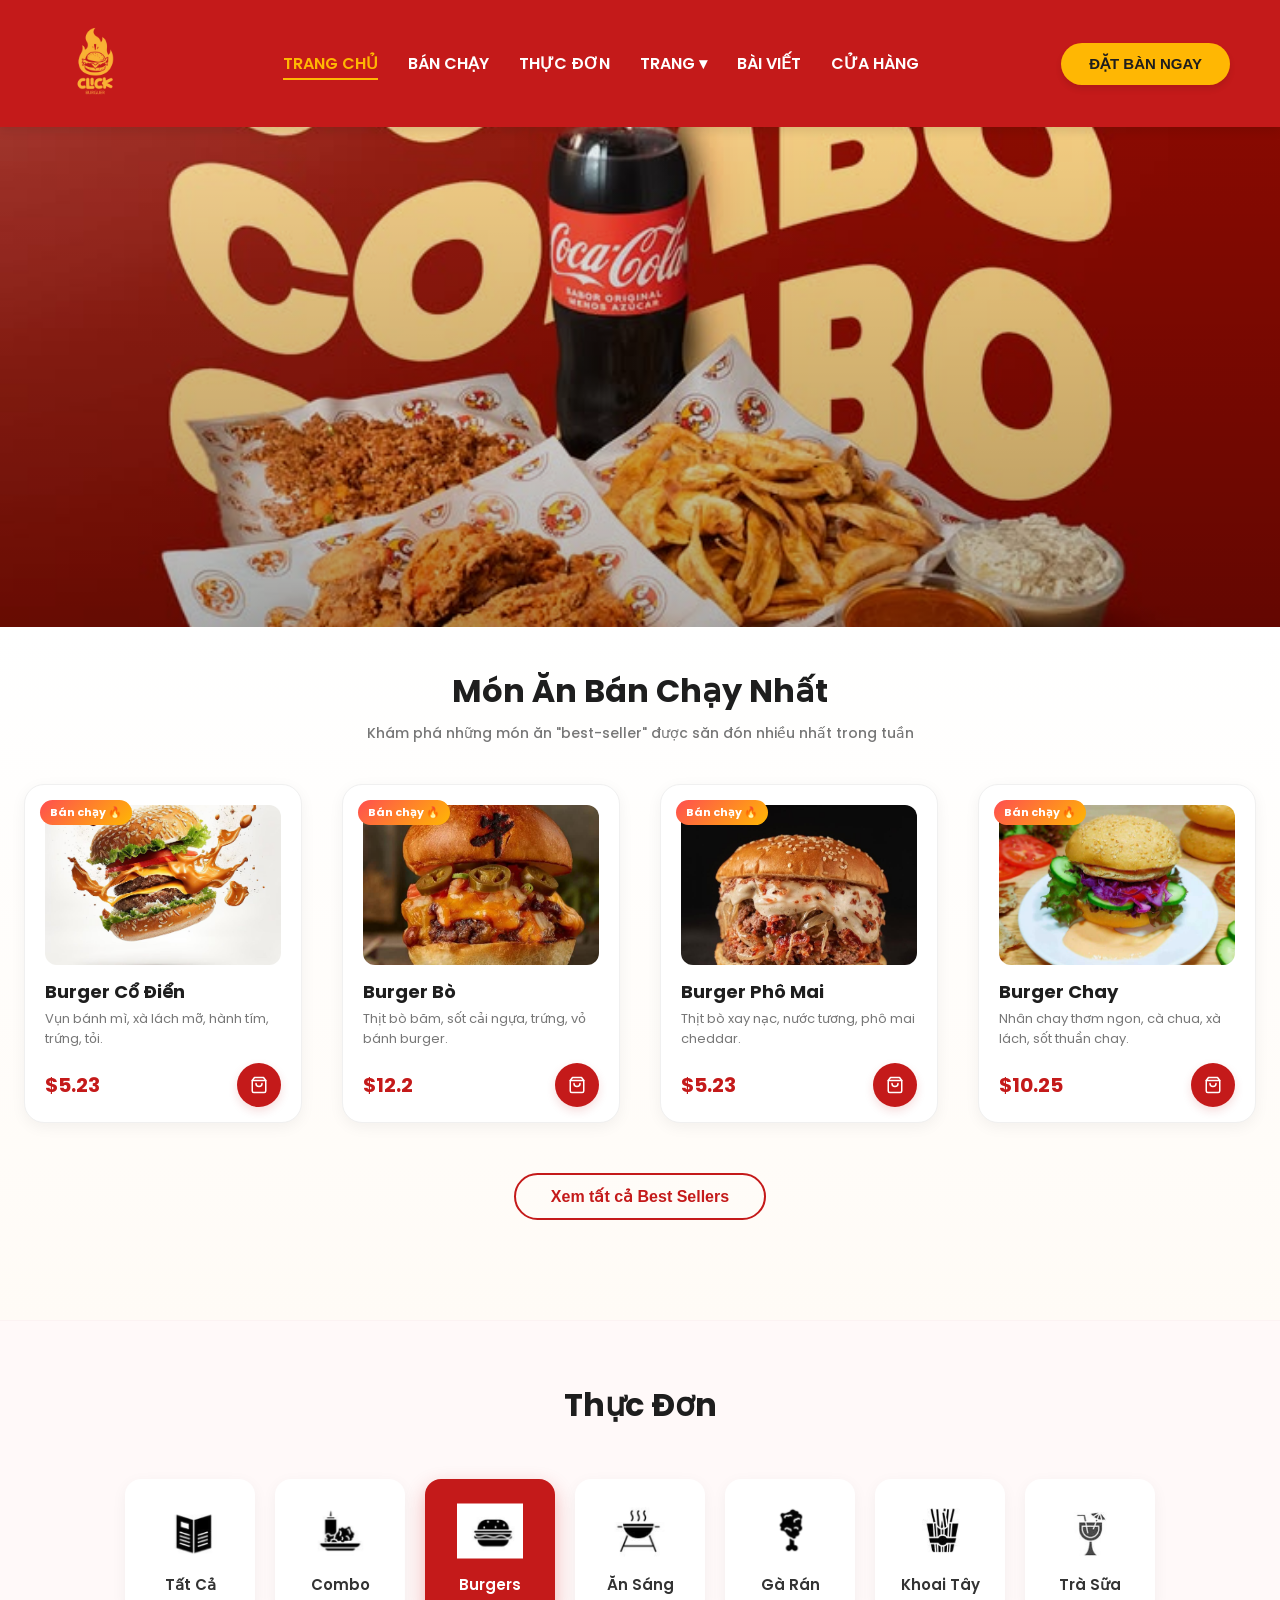
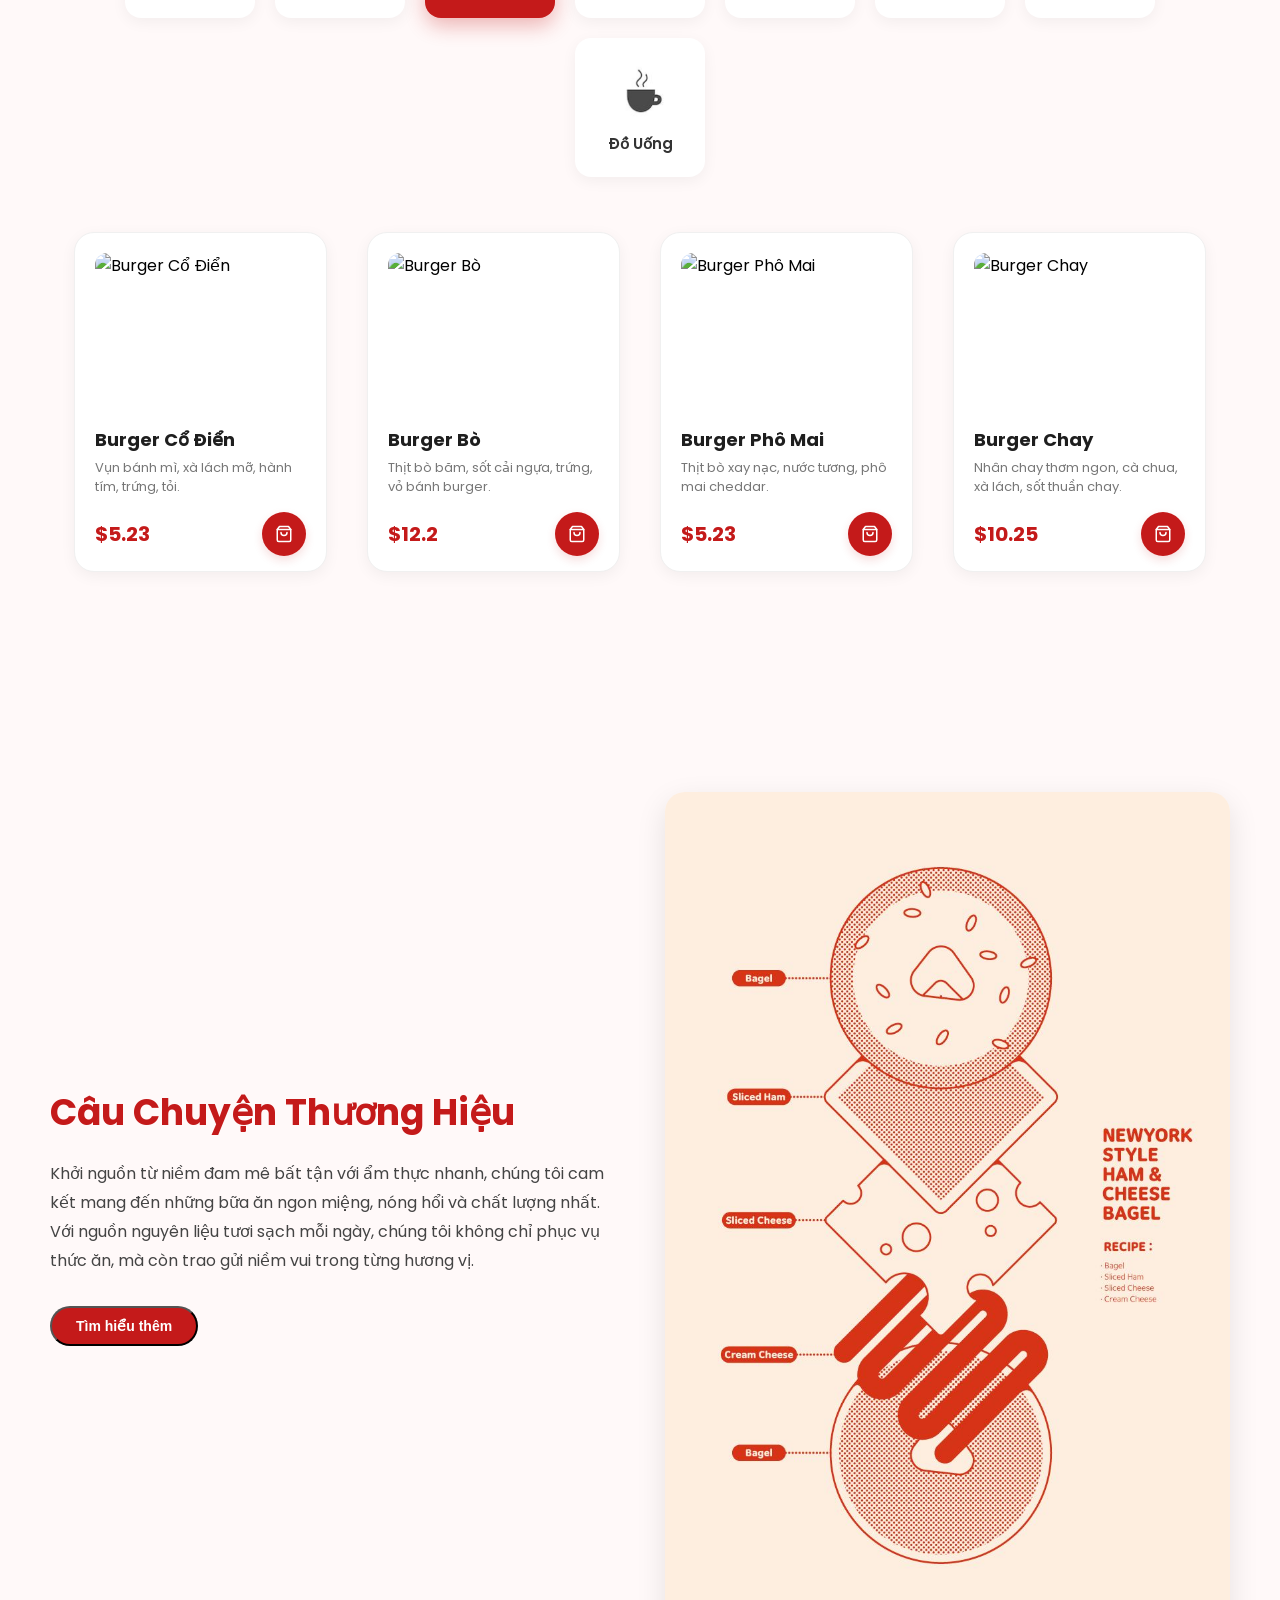
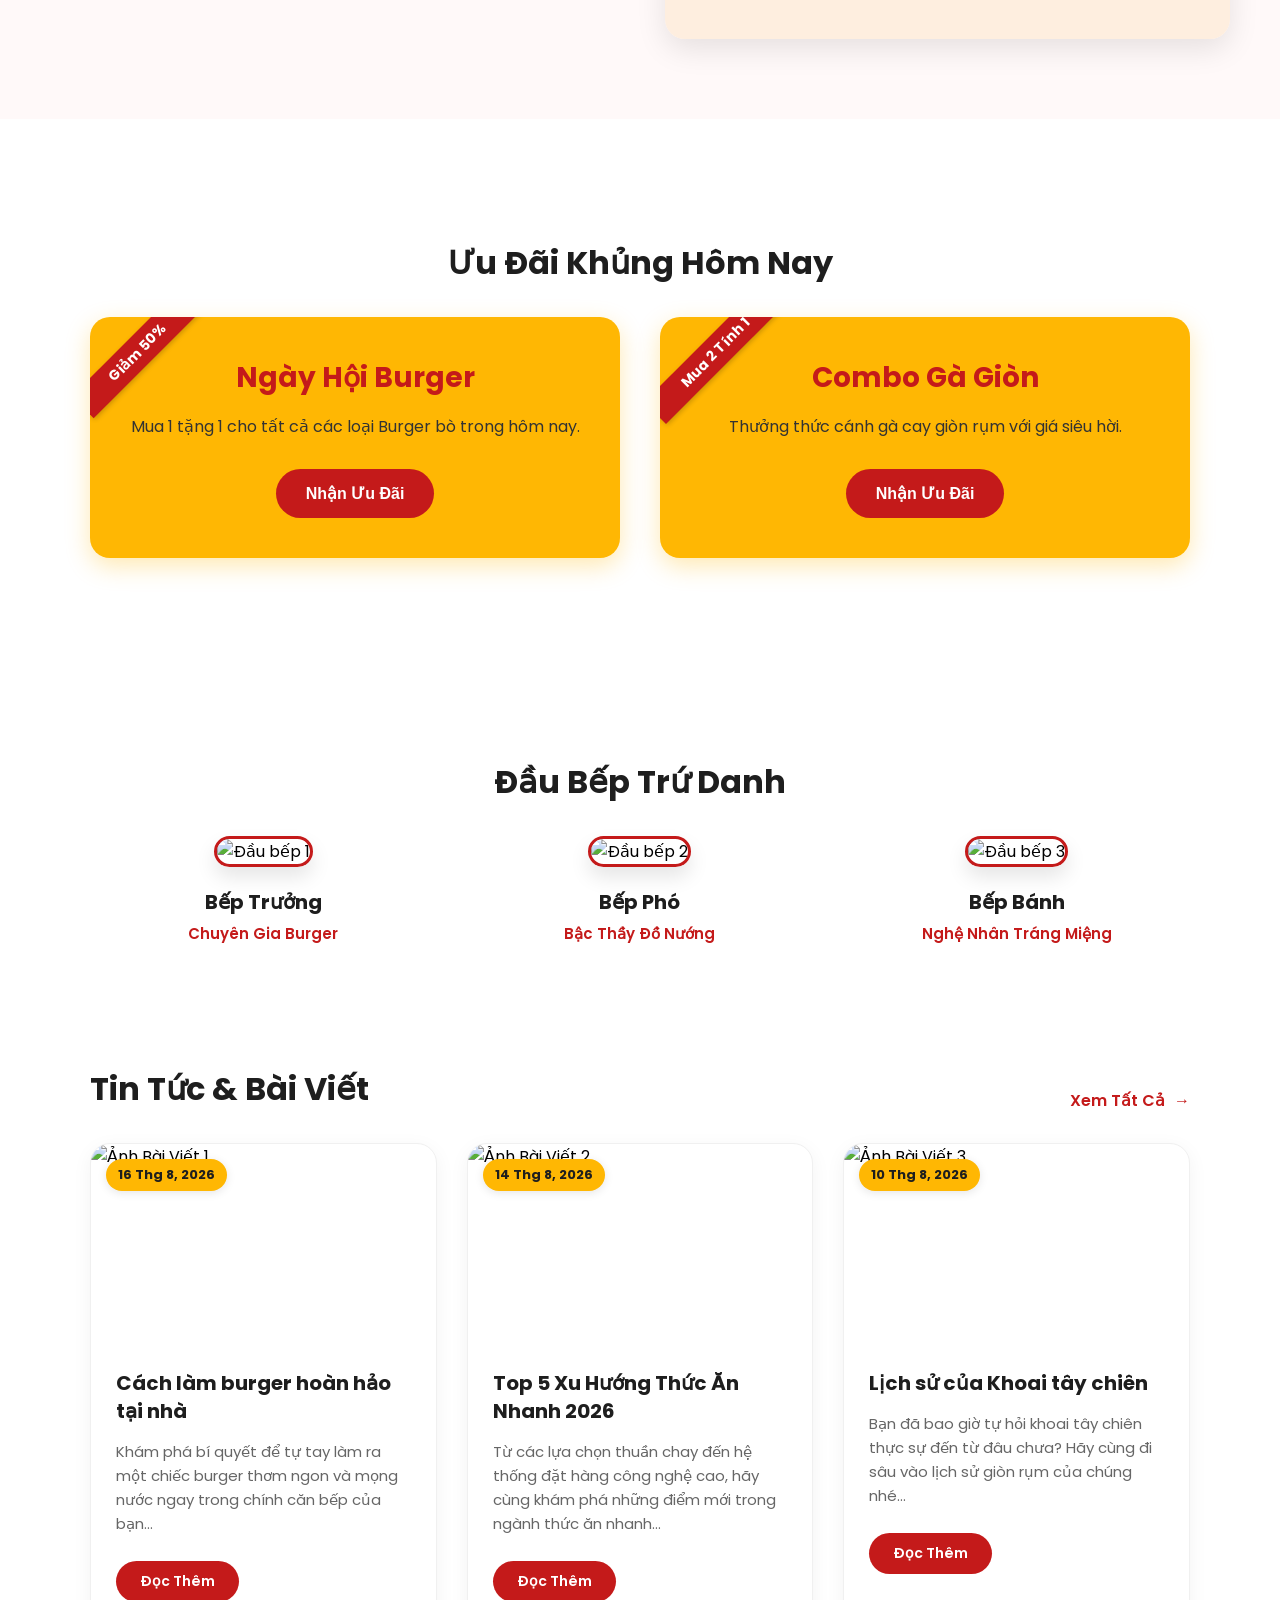
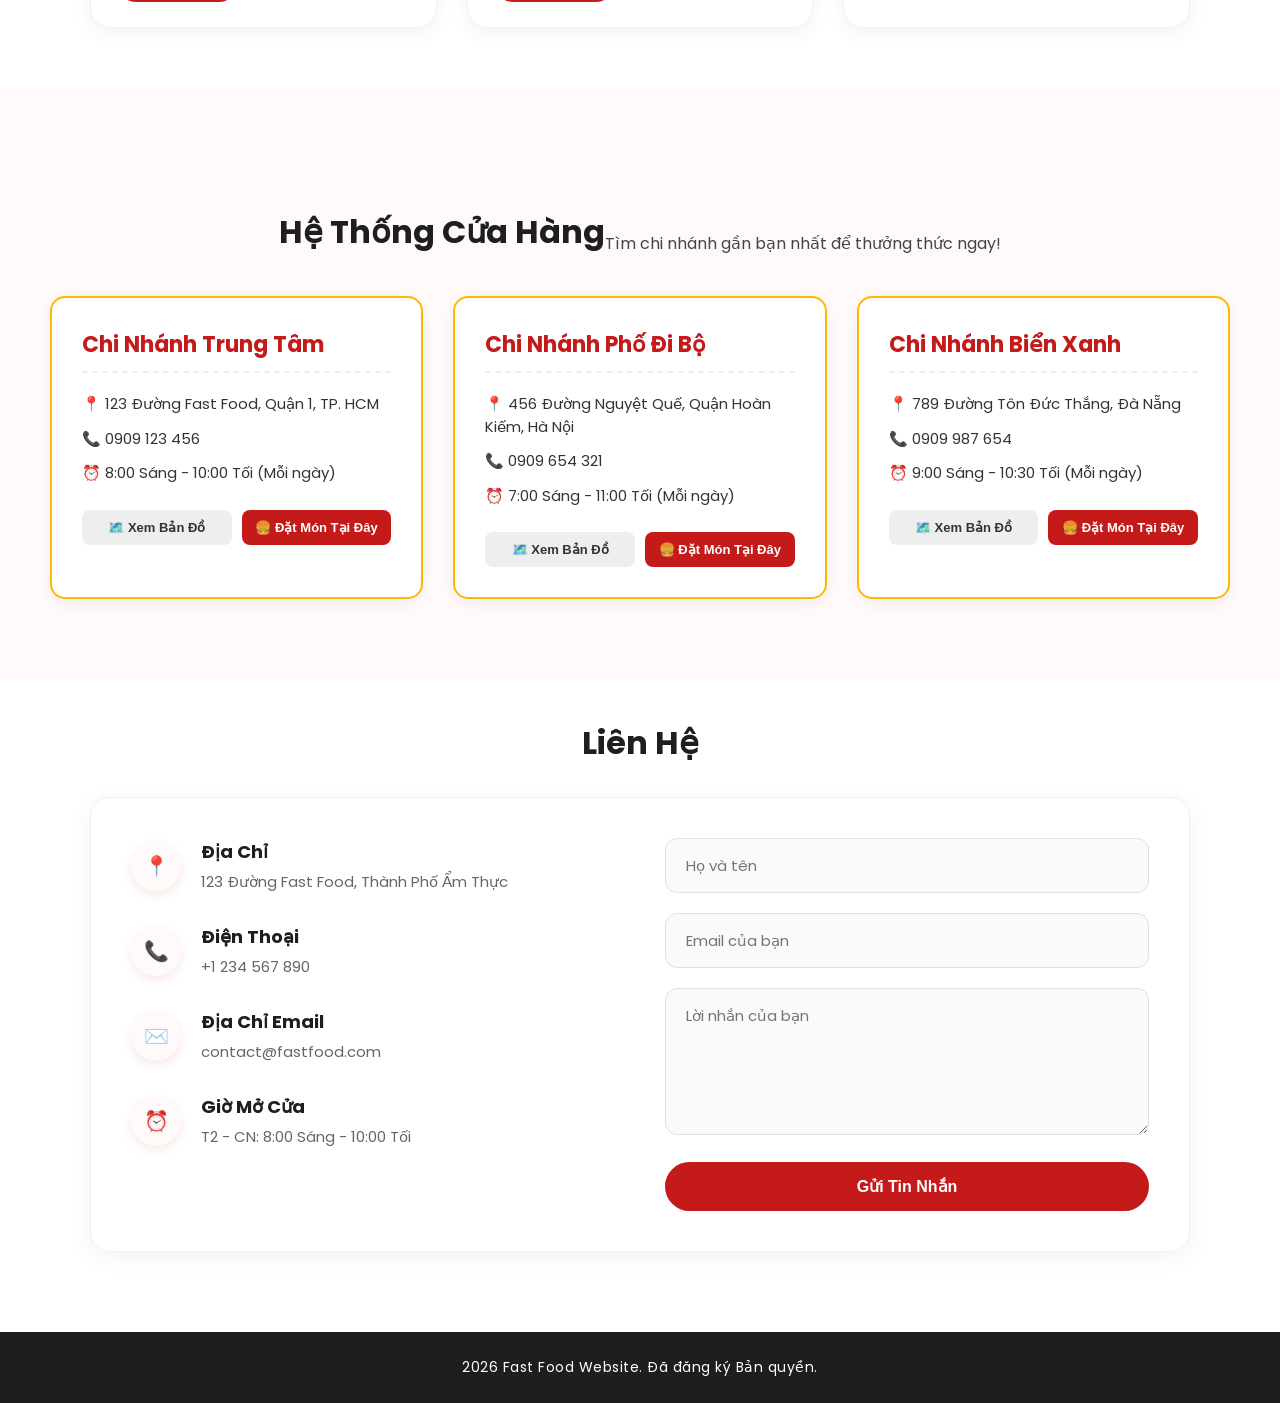
==== FAST FOOD/index.html @ ad5179a0 "UPDATE: 19/08/2026 - FIX GITHUB" ====
<!DOCTYPE html>
<html lang="vi">

<head>
    <meta charset="UTF-8">
    <meta name="viewport" content="width=device-width, initial-scale=1.0">
    <title>fast food 24h</title>
    <link rel="stylesheet" href="style.css">
    <link href="https://fonts.googleapis.com/css2?family=Poppins:wght@500;600;700&display=swap" rel="stylesheet">
</head>

<body>

    <header class="navbar">
        <div class="logo">
            <img src="./img/logo.png" alt="fast food">
        </div>

        <nav class="nav-menu">
            <ul>
                <li><a href="#home" class="active">TRANG CHỦ</a></li>
                <!-- [UPDATE: 2026-08-16] - Thêm mục BÁN CHẠY vào Navbar -->
                <li><a href="#bestsellers">BÁN CHẠY</a></li>
                <li><a href="#menu">THỰC ĐƠN</a></li>
                <!-- [UPDATE: 2026-08-16] - Cập nhật mục TRANG thành Dropdown Menu -->
                <li class="dropdown">
                    <a href="#pages">TRANG ▾</a>
                    <ul class="dropdown-menu">
                        <li><a href="#about">Về Chúng Tôi</a></li>
                        <li><a href="#promotions">Ưu Đãi Hot</a></li>
                        <li><a href="#chefs">Đội Ngũ Đầu Bếp</a></li>
                    </ul>
                </li>
                <li><a href="#blog">BÀI VIẾT</a></li>
                <li><a href="#shop">CỬA HÀNG</a></li>
            </ul>
        </nav>

        <div class="nav-action">
            <button class="btn-book">ĐẶT BÀN NGAY</button>
        </div>
    </header>

    <!-- PHẦN BANNER VUÔNG TO -->
    <div class="square-banner">
        <img src="./img/banner uupdate.jpg" alt="Banner Khoai Tây Chiên">
    </div>

    <!-- [UPDATE: 2026-08-16] - Phần Món Ăn Bán Chạy (Bestsellers) tách rời hoàn toàn -->
    <!-- [UPDATE: 18.08.2026] - Thêm phụ đề cho phần Món Ăn Bán Chạy và thiết lập layout flex cho header để căn chỉnh phụ đề -->
    <section id="bestsellers" class="menu-section" style="padding-top: 40px;">
        <div class="section-header"
            style="justify-content: center; margin-top: 0; margin-bottom: 40px; flex-direction: column; align-items: center;">
            <h2 style="text-align: center;">Món Ăn Bán Chạy Nhất</h2>
            <p class="section-subtitle">Khám phá những món ăn "best-seller" được săn đón nhiều nhất trong tuần</p>
        </div>
        <div class="menu-group active" style="display: grid;">
            <!-- [UPDATE: 2026-08-16] - Cập nhật Món Ăn Bán Chạy theo yêu cầu (ưu tiên nhóm Burgers) -->
            <!-- Burger 1 -->
            <div class="card">
                <img src="./img/hamberger.jpg" alt="Burger Cổ Điển" class="burger-img">
                <span class="price">$5.23</span>
                <div class="card-content">
                    <h3>Burger Cổ Điển</h3>
                    <p>Vụn bánh mì, xà lách mỡ, hành tím, trứng, tỏi.</p>
                </div>
                <button class="cart-btn"><svg width="18" height="18" viewBox="0 0 24 24" fill="none"
                        stroke="currentColor" stroke-width="2" stroke-linecap="round" stroke-linejoin="round">
                        <path d="M6 2L3 6v14a2 2 0 0 0 2 2h14a2 2 0 0 0 2-2V6l-3-4z"></path>
                        <line x1="3" y1="6" x2="21" y2="6"></line>
                        <path d="M16 10a4 4 0 0 1-8 0"></path>
                    </svg></button>
            </div>
            <!-- Burger 2 -->
            <div class="card">
                <img src="./img/hamberger bò.jpg" alt="Burger Bò" class="burger-img">
                <span class="price">$12.2</span>
                <div class="card-content">
                    <h3>Burger Bò</h3>
                    <p>Thịt bò băm, sốt cải ngựa, trứng, vỏ bánh burger.</p>
                </div>
                <button class="cart-btn"><svg width="18" height="18" viewBox="0 0 24 24" fill="none"
                        stroke="currentColor" stroke-width="2" stroke-linecap="round" stroke-linejoin="round">
                        <path d="M6 2L3 6v14a2 2 0 0 0 2 2h14a2 2 0 0 0 2-2V6l-3-4z"></path>
                        <line x1="3" y1="6" x2="21" y2="6"></line>
                        <path d="M16 10a4 4 0 0 1-8 0"></path>
                    </svg></button>
            </div>
            <!-- Burger 3 -->
            <div class="card">
                <img src="./img/hamberger phô mai.jpg" alt="Burger Phô Mai" class="burger-img">
                <span class="price">$5.23</span>
                <div class="card-content">
                    <h3>Burger Phô Mai</h3>
                    <p>Thịt bò xay nạc, nước tương, phô mai cheddar.</p>
                </div>
                <button class="cart-btn"><svg width="18" height="18" viewBox="0 0 24 24" fill="none"
                        stroke="currentColor" stroke-width="2" stroke-linecap="round" stroke-linejoin="round">
                        <path d="M6 2L3 6v14a2 2 0 0 0 2 2h14a2 2 0 0 0 2-2V6l-3-4z"></path>
                        <line x1="3" y1="6" x2="21" y2="6"></line>
                        <path d="M16 10a4 4 0 0 1-8 0"></path>
                    </svg></button>
            </div>
            <!-- Burger 4 -->
            <div class="card">
                <img src="./img/hamburger chay.jpg" alt="Burger Chay" class="burger-img">
                <span class="price">$10.25</span>
                <div class="card-content">
                    <h3>Burger Chay</h3>
                    <p>Nhân chay thơm ngon, cà chua, xà lách, sốt thuần chay.</p>
                </div>
                <button class="cart-btn"><svg width="18" height="18" viewBox="0 0 24 24" fill="none"
                        stroke="currentColor" stroke-width="2" stroke-linecap="round" stroke-linejoin="round">
                        <path d="M6 2L3 6v14a2 2 0 0 0 2 2h14a2 2 0 0 0 2-2V6l-3-4z"></path>
                        <line x1="3" y1="6" x2="21" y2="6"></line>
                        <path d="M16 10a4 4 0 0 1-8 0"></path>
                    </svg></button>
            </div>
        </div>
        <div class="action-container" style="padding-bottom: 20px;">
            <button class="see-menu-btn">Xem tất cả Best Sellers</button>
        </div>
    </section>

    <!-- [UPDATE: 2026-08-16] - Phần Thực Đơn (Menu chính) -->
    <section id="menu" class="menu-section" style="background-color: #fff9f9; padding-top: 60px;">
        <div class="section-header" style="justify-content: center; margin-top: 0;">
            <h2 style="text-align: center;">Thực Đơn</h2>
        </div>
        <div class="food-container" style="padding-top: 20px; padding-bottom: 20px;">
            <div class="category-row">
                <!-- [UPDATE: 2026-08-16] - Thêm thuộc tính data-target để làm hệ thống Tab -->
                <!-- Mục Xem Tất Cả -->
                <div class="category-card" data-target="all">
                    <img src="./img/tatca.png" alt="Xem Tất Cả" class="category-img">
                    <span class="label">Tất Cả</span>
                </div>

                <!-- Mục Combo -->
                <div class="category-card" data-target="combo">
                    <img src="./img/combo.png" alt="Combo" class="category-img">
                    <span class="label">Combo</span>
                </div>

                <!-- Mục Burgers (Đang chọn) -->
                <div class="category-card active" data-target="burgers">
                    <img src="./img/hamber.png" alt="Burgers" class="category-img">
                    <span class="label">Burgers</span>
                </div>

                <!-- Mục Breakfast -->
                <div class="category-card" data-target="breakfast">
                    <img src="./img/ansang.png" alt="Ăn Sáng" class="category-img">
                    <span class="label">Ăn Sáng</span>
                </div>

                <!-- Mục Chicken -->
                <div class="category-card" data-target="chicken">
                    <img src="./img/garan.png" alt="Gà Rán" class="category-img">
                    <span class="label">Gà Rán</span>
                </div>

                <!-- Mục Fries -->
                <div class="category-card" data-target="fries">
                    <img src="./img/khoaitay.png" alt="Khoai Tây" class="category-img">
                    <span class="label">Khoai Tây</span>
                </div>

                <!-- Mục Shakes -->
                <div class="category-card" data-target="shakes">
                    <img src="./img/trasua.png" alt="Trà Sữa" class="category-img">
                    <span class="label">Trà Sữa</span>
                </div>

                <!-- Mục Drinks -->
                <div class="category-card" data-target="drinks">
                    <img src="./img/douong.png" alt="Đồ Uống" class="category-img">
                    <span class="label">Đồ Uống</span>
                </div>
            </div>

        </div>
        <!-- [UPDATE: 2026-08-16] - Container cuộn menu -->
        <div class="menu-scroll-container">
            <!-- [UPDATE: 2026-08-16] - Nhóm món ăn: Combo -->
            <div class="menu-group" id="combo" style="display: none;">
                <!-- Combo 1 -->
                <div class="card">
                    <img src="https://via.placeholder.com/150x120?text=Combo+1" alt="Combo Gia Đình" class="burger-img">
                    <span class="price">$25.00</span>
                    <div class="card-content">
                        <h3>Combo Gia Đình</h3>
                        <p>2 Burger bò, 1 Gà rán lớn, 2 Khoai tây, 4 Nước ngọt.</p>
                    </div>
                    <button class="cart-btn"><svg width="18" height="18" viewBox="0 0 24 24" fill="none"
                            stroke="currentColor" stroke-width="2" stroke-linecap="round" stroke-linejoin="round">
                            <path d="M6 2L3 6v14a2 2 0 0 0 2 2h14a2 2 0 0 0 2-2V6l-3-4z"></path>
                            <line x1="3" y1="6" x2="21" y2="6"></line>
                            <path d="M16 10a4 4 0 0 1-8 0"></path>
                        </svg></button>
                </div>
                <!-- Combo 2 -->
                <div class="card">
                    <img src="https://via.placeholder.com/150x120?text=Combo+2" alt="Combo Cặp Đôi" class="burger-img">
                    <span class="price">$15.50</span>
                    <div class="card-content">
                        <h3>Combo Cặp Đôi</h3>
                        <p>1 Burger, 1 Gà rán nhỏ, 1 Khoai tây phô mai, 2 Nước ép.</p>
                    </div>
                    <button class="cart-btn"><svg width="18" height="18" viewBox="0 0 24 24" fill="none"
                            stroke="currentColor" stroke-width="2" stroke-linecap="round" stroke-linejoin="round">
                            <path d="M6 2L3 6v14a2 2 0 0 0 2 2h14a2 2 0 0 0 2-2V6l-3-4z"></path>
                            <line x1="3" y1="6" x2="21" y2="6"></line>
                            <path d="M16 10a4 4 0 0 1-8 0"></path>
                        </svg></button>
                </div>
                <!-- Combo 3 -->
                <div class="card">
                    <img src="https://via.placeholder.com/150x120?text=Combo+3" alt="Combo Sáng Năng Lượng"
                        class="burger-img">
                    <span class="price">$10.00</span>
                    <div class="card-content">
                        <h3>Combo Ăn Sáng</h3>
                        <p>1 Trứng ốp la bánh mì, 1 Cafe đá xay, 1 Bánh sừng bò.</p>
                    </div>
                    <button class="cart-btn"><svg width="18" height="18" viewBox="0 0 24 24" fill="none"
                            stroke="currentColor" stroke-width="2" stroke-linecap="round" stroke-linejoin="round">
                            <path d="M6 2L3 6v14a2 2 0 0 0 2 2h14a2 2 0 0 0 2-2V6l-3-4z"></path>
                            <line x1="3" y1="6" x2="21" y2="6"></line>
                            <path d="M16 10a4 4 0 0 1-8 0"></path>
                        </svg></button>
                </div>
            </div>

            <!-- [UPDATE: 2026-08-16] - Nhóm món ăn: Burgers -->
            <div class="menu-group active" id="burgers">
                <!-- Burger 1 -->
                <div class="card">
                    <img src="https://via.placeholder.com/150x120?text=Burger+1" alt="Burger Cổ Điển"
                        class="burger-img">
                    <span class="price">$5.23</span>
                    <div class="card-content">
                        <h3>Burger Cổ Điển</h3>
                        <p>Vụn bánh mì, xà lách mỡ, hành tím, trứng, tỏi.</p>
                    </div>
                    <button class="cart-btn"><svg width="18" height="18" viewBox="0 0 24 24" fill="none"
                            stroke="currentColor" stroke-width="2" stroke-linecap="round" stroke-linejoin="round">
                            <path d="M6 2L3 6v14a2 2 0 0 0 2 2h14a2 2 0 0 0 2-2V6l-3-4z"></path>
                            <line x1="3" y1="6" x2="21" y2="6"></line>
                            <path d="M16 10a4 4 0 0 1-8 0"></path>
                        </svg></button>
                </div>
                <!-- Burger 2 -->
                <div class="card">
                    <img src="https://via.placeholder.com/150x120?text=Burger+2" alt="Burger Bò" class="burger-img">
                    <span class="price">$12.2</span>
                    <div class="card-content">
                        <h3>Burger Bò</h3>
                        <p>Thịt bò băm, sốt cải ngựa, trứng, vỏ bánh burger.</p>
                    </div>
                    <button class="cart-btn"><svg width="18" height="18" viewBox="0 0 24 24" fill="none"
                            stroke="currentColor" stroke-width="2" stroke-linecap="round" stroke-linejoin="round">
                            <path d="M6 2L3 6v14a2 2 0 0 0 2 2h14a2 2 0 0 0 2-2V6l-3-4z"></path>
                            <line x1="3" y1="6" x2="21" y2="6"></line>
                            <path d="M16 10a4 4 0 0 1-8 0"></path>
                        </svg></button>
                </div>
                <!-- Burger 3 -->
                <div class="card">
                    <img src="https://via.placeholder.com/150x120?text=Burger+3" alt="Burger Phô Mai"
                        class="burger-img">
                    <span class="price">$5.23</span>
                    <div class="card-content">
                        <h3>Burger Phô Mai</h3>
                        <p>Thịt bò xay nạc, nước tương, phô mai cheddar.</p>
                    </div>
                    <button class="cart-btn"><svg width="18" height="18" viewBox="0 0 24 24" fill="none"
                            stroke="currentColor" stroke-width="2" stroke-linecap="round" stroke-linejoin="round">
                            <path d="M6 2L3 6v14a2 2 0 0 0 2 2h14a2 2 0 0 0 2-2V6l-3-4z"></path>
                            <line x1="3" y1="6" x2="21" y2="6"></line>
                            <path d="M16 10a4 4 0 0 1-8 0"></path>
                        </svg></button>
                </div>
                <!-- Burger 4 -->
                <div class="card">
                    <img src="https://via.placeholder.com/150x120?text=Burger+4" alt="Burger Chay" class="burger-img">
                    <span class="price">$10.25</span>
                    <div class="card-content">
                        <h3>Burger Chay</h3>
                        <p>Nhân chay thơm ngon, cà chua, xà lách, sốt thuần chay.</p>
                    </div>
                    <button class="cart-btn"><svg width="18" height="18" viewBox="0 0 24 24" fill="none"
                            stroke="currentColor" stroke-width="2" stroke-linecap="round" stroke-linejoin="round">
                            <path d="M6 2L3 6v14a2 2 0 0 0 2 2h14a2 2 0 0 0 2-2V6l-3-4z"></path>
                            <line x1="3" y1="6" x2="21" y2="6"></line>
                            <path d="M16 10a4 4 0 0 1-8 0"></path>
                        </svg></button>
                </div>
            </div>

            <!-- [UPDATE: 2026-08-16] - Nhóm món ăn: Ăn Sáng -->
            <div class="menu-group" id="breakfast" style="display: none;">
                <!-- Ăn Sáng 1 -->
                <div class="card">
                    <img src="https://via.placeholder.com/150x120?text=Breakfast+1" alt="Trứng Ốp La"
                        class="burger-img">
                    <span class="price">$4.50</span>
                    <div class="card-content">
                        <h3>Trứng Ốp La Bánh Mì</h3>
                        <p>Trứng ốp la lòng đào, bánh mì nướng giòn rụm.</p>
                    </div>
                    <button class="cart-btn"><svg width="18" height="18" viewBox="0 0 24 24" fill="none"
                            stroke="currentColor" stroke-width="2" stroke-linecap="round" stroke-linejoin="round">
                            <path d="M6 2L3 6v14a2 2 0 0 0 2 2h14a2 2 0 0 0 2-2V6l-3-4z"></path>
                            <line x1="3" y1="6" x2="21" y2="6"></line>
                            <path d="M16 10a4 4 0 0 1-8 0"></path>
                        </svg></button>
                </div>
                <!-- Ăn Sáng 2 -->
                <div class="card">
                    <img src="https://via.placeholder.com/150x120?text=Breakfast+2" alt="Bánh Cuộn" class="burger-img">
                    <span class="price">$5.00</span>
                    <div class="card-content">
                        <h3>Bánh Cuộn Xúc Xích</h3>
                        <p>Xúc xích xông khói cuộn bánh mềm, phô mai tan chảy.</p>
                    </div>
                    <button class="cart-btn"><svg width="18" height="18" viewBox="0 0 24 24" fill="none"
                            stroke="currentColor" stroke-width="2" stroke-linecap="round" stroke-linejoin="round">
                            <path d="M6 2L3 6v14a2 2 0 0 0 2 2h14a2 2 0 0 0 2-2V6l-3-4z"></path>
                            <line x1="3" y1="6" x2="21" y2="6"></line>
                            <path d="M16 10a4 4 0 0 1-8 0"></path>
                        </svg></button>
                </div>
                <!-- Ăn Sáng 3 -->
                <div class="card">
                    <img src="https://via.placeholder.com/150x120?text=Breakfast+3" alt="Pancake" class="burger-img">
                    <span class="price">$6.20</span>
                    <div class="card-content">
                        <h3>Pancake Mật Ong</h3>
                        <p>Bánh pancake mềm xốp phủ mật ong và bơ lạt.</p>
                    </div>
                    <button class="cart-btn"><svg width="18" height="18" viewBox="0 0 24 24" fill="none"
                            stroke="currentColor" stroke-width="2" stroke-linecap="round" stroke-linejoin="round">
                            <path d="M6 2L3 6v14a2 2 0 0 0 2 2h14a2 2 0 0 0 2-2V6l-3-4z"></path>
                            <line x1="3" y1="6" x2="21" y2="6"></line>
                            <path d="M16 10a4 4 0 0 1-8 0"></path>
                        </svg></button>
                </div>
                <!-- Ăn Sáng 4 -->
                <div class="card">
                    <img src="https://via.placeholder.com/150x120?text=Breakfast+4" alt="Croissant" class="burger-img">
                    <span class="price">$3.80</span>
                    <div class="card-content">
                        <h3>Bánh Sừng Bò</h3>
                        <p>Bánh sừng bò ngàn lớp bơ Pháp, thơm lừng.</p>
                    </div>
                    <button class="cart-btn"><svg width="18" height="18" viewBox="0 0 24 24" fill="none"
                            stroke="currentColor" stroke-width="2" stroke-linecap="round" stroke-linejoin="round">
                            <path d="M6 2L3 6v14a2 2 0 0 0 2 2h14a2 2 0 0 0 2-2V6l-3-4z"></path>
                            <line x1="3" y1="6" x2="21" y2="6"></line>
                            <path d="M16 10a4 4 0 0 1-8 0"></path>
                        </svg></button>
                </div>
            </div>

            <!-- [UPDATE: 2026-08-16] - Nhóm món ăn: Gà Rán -->
            <div class="menu-group" id="chicken" style="display: none;">
                <!-- Gà Rán 1 -->
                <div class="card">
                    <img src="https://via.placeholder.com/150x120?text=Chicken+1" alt="Cánh Gà" class="burger-img">
                    <span class="price">$8.50</span>
                    <div class="card-content">
                        <h3>Cánh Gà Cay (6m)</h3>
                        <p>Cánh gà giòn rụm phủ sốt cay ngọt đặc trưng.</p>
                    </div>
                    <button class="cart-btn"><svg width="18" height="18" viewBox="0 0 24 24" fill="none"
                            stroke="currentColor" stroke-width="2" stroke-linecap="round" stroke-linejoin="round">
                            <path d="M6 2L3 6v14a2 2 0 0 0 2 2h14a2 2 0 0 0 2-2V6l-3-4z"></path>
                            <line x1="3" y1="6" x2="21" y2="6"></line>
                            <path d="M16 10a4 4 0 0 1-8 0"></path>
                        </svg></button>
                </div>
                <!-- Gà Rán 2 -->
                <div class="card">
                    <img src="https://via.placeholder.com/150x120?text=Chicken+2" alt="Đùi Gà" class="burger-img">
                    <span class="price">$9.00</span>
                    <div class="card-content">
                        <h3>Đùi Gà Giòn Da</h3>
                        <p>Đùi gà tươi tẩm bột chiên xù ròn tan.</p>
                    </div>
                    <button class="cart-btn"><svg width="18" height="18" viewBox="0 0 24 24" fill="none"
                            stroke="currentColor" stroke-width="2" stroke-linecap="round" stroke-linejoin="round">
                            <path d="M6 2L3 6v14a2 2 0 0 0 2 2h14a2 2 0 0 0 2-2V6l-3-4z"></path>
                            <line x1="3" y1="6" x2="21" y2="6"></line>
                            <path d="M16 10a4 4 0 0 1-8 0"></path>
                        </svg></button>
                </div>
                <!-- Gà Rán 3 -->
                <div class="card">
                    <img src="https://via.placeholder.com/150x120?text=Chicken+3" alt="Gà Lắc" class="burger-img">
                    <span class="price">$5.50</span>
                    <div class="card-content">
                        <h3>Gà Popcorn</h3>
                        <p>Những viên gà nhỏ xíu giòn tan lắc phô mai.</p>
                    </div>
                    <button class="cart-btn"><svg width="18" height="18" viewBox="0 0 24 24" fill="none"
                            stroke="currentColor" stroke-width="2" stroke-linecap="round" stroke-linejoin="round">
                            <path d="M6 2L3 6v14a2 2 0 0 0 2 2h14a2 2 0 0 0 2-2V6l-3-4z"></path>
                            <line x1="3" y1="6" x2="21" y2="6"></line>
                            <path d="M16 10a4 4 0 0 1-8 0"></path>
                        </svg></button>
                </div>
                <!-- Gà Rán 4 -->
                <div class="card">
                    <img src="https://via.placeholder.com/150x120?text=Chicken+4" alt="Gà Tỏi" class="burger-img">
                    <span class="price">$10.00</span>
                    <div class="card-content">
                        <h3>Gà Sốt Tỏi Mật Ong</h3>
                        <p>Gà chiên áo lớp sốt tỏi mật ong đậm đà.</p>
                    </div>
                    <button class="cart-btn"><svg width="18" height="18" viewBox="0 0 24 24" fill="none"
                            stroke="currentColor" stroke-width="2" stroke-linecap="round" stroke-linejoin="round">
                            <path d="M6 2L3 6v14a2 2 0 0 0 2 2h14a2 2 0 0 0 2-2V6l-3-4z"></path>
                            <line x1="3" y1="6" x2="21" y2="6"></line>
                            <path d="M16 10a4 4 0 0 1-8 0"></path>
                        </svg></button>
                </div>
            </div>

            <!-- [UPDATE: 2026-08-16] - Nhóm món ăn: Khoai Tây -->
            <div class="menu-group" id="fries" style="display: none;">
                <!-- Khoai Tây 1 -->
                <div class="card">
                    <img src="https://via.placeholder.com/150x120?text=Fries+1" alt="Khoai Tây Chiên"
                        class="burger-img">
                    <span class="price">$3.50</span>
                    <div class="card-content">
                        <h3>Khoai Tây Cổ Điển</h3>
                        <p>Khoai tây chiên muối, giòn bên ngoài, mềm bên trong.</p>
                    </div>
                    <button class="cart-btn"><svg width="18" height="18" viewBox="0 0 24 24" fill="none"
                            stroke="currentColor" stroke-width="2" stroke-linecap="round" stroke-linejoin="round">
                            <path d="M6 2L3 6v14a2 2 0 0 0 2 2h14a2 2 0 0 0 2-2V6l-3-4z"></path>
                            <line x1="3" y1="6" x2="21" y2="6"></line>
                            <path d="M16 10a4 4 0 0 1-8 0"></path>
                        </svg></button>
                </div>
                <!-- Khoai Tây 2 -->
                <div class="card">
                    <img src="https://via.placeholder.com/150x120?text=Fries+2" alt="Khoai Phô Mai" class="burger-img">
                    <span class="price">$4.80</span>
                    <div class="card-content">
                        <h3>Khoai Tây Phô Mai</h3>
                        <p>Khoai chiên đút lò phủ ngập phô mai mozzarella.</p>
                    </div>
                    <button class="cart-btn"><svg width="18" height="18" viewBox="0 0 24 24" fill="none"
                            stroke="currentColor" stroke-width="2" stroke-linecap="round" stroke-linejoin="round">
                            <path d="M6 2L3 6v14a2 2 0 0 0 2 2h14a2 2 0 0 0 2-2V6l-3-4z"></path>
                            <line x1="3" y1="6" x2="21" y2="6"></line>
                            <path d="M16 10a4 4 0 0 1-8 0"></path>
                        </svg></button>
                </div>
                <!-- Khoai Tây 3 -->
                <div class="card">
                    <img src="https://via.placeholder.com/150x120?text=Fries+3" alt="Khoai Lốc Xoáy" class="burger-img">
                    <span class="price">$4.00</span>
                    <div class="card-content">
                        <h3>Khoai Lốc Xoáy</h3>
                        <p>Khoai tây xiên que lốc xoáy rắc bột phô mai.</p>
                    </div>
                    <button class="cart-btn"><svg width="18" height="18" viewBox="0 0 24 24" fill="none"
                            stroke="currentColor" stroke-width="2" stroke-linecap="round" stroke-linejoin="round">
                            <path d="M6 2L3 6v14a2 2 0 0 0 2 2h14a2 2 0 0 0 2-2V6l-3-4z"></path>
                            <line x1="3" y1="6" x2="21" y2="6"></line>
                            <path d="M16 10a4 4 0 0 1-8 0"></path>
                        </svg></button>
                </div>
                <!-- Khoai Tây 4 -->
                <div class="card">
                    <img src="https://via.placeholder.com/150x120?text=Fries+4" alt="Khoai Truffle" class="burger-img">
                    <span class="price">$6.50</span>
                    <div class="card-content">
                        <h3>Khoai Rán Truffle</h3>
                        <p>Khoai tây cao cấp xóc với dầu nấm truffle thơm lừng.</p>
                    </div>
                    <button class="cart-btn"><svg width="18" height="18" viewBox="0 0 24 24" fill="none"
                            stroke="currentColor" stroke-width="2" stroke-linecap="round" stroke-linejoin="round">
                            <path d="M6 2L3 6v14a2 2 0 0 0 2 2h14a2 2 0 0 0 2-2V6l-3-4z"></path>
                            <line x1="3" y1="6" x2="21" y2="6"></line>
                            <path d="M16 10a4 4 0 0 1-8 0"></path>
                        </svg></button>
                </div>
            </div>

            <!-- [UPDATE: 2026-08-16] - Nhóm món ăn: Trà Sữa -->
            <div class="menu-group" id="shakes" style="display: none;">
                <!-- Trà Sữa 1 -->
                <div class="card">
                    <img src="https://via.placeholder.com/150x120?text=Shakes+1" alt="Trà Sữa Trân Châu"
                        class="burger-img">
                    <span class="price">$5.00</span>
                    <div class="card-content">
                        <h3>TS Trân Châu Đen</h3>
                        <p>Trà sữa Đài Loan vị truyền thống với trân châu dai.</p>
                    </div>
                    <button class="cart-btn"><svg width="18" height="18" viewBox="0 0 24 24" fill="none"
                            stroke="currentColor" stroke-width="2" stroke-linecap="round" stroke-linejoin="round">
                            <path d="M6 2L3 6v14a2 2 0 0 0 2 2h14a2 2 0 0 0 2-2V6l-3-4z"></path>
                            <line x1="3" y1="6" x2="21" y2="6"></line>
                            <path d="M16 10a4 4 0 0 1-8 0"></path>
                        </svg></button>
                </div>
                <!-- Trà Sữa 2 -->
                <div class="card">
                    <img src="https://via.placeholder.com/150x120?text=Shakes+2" alt="Matcha" class="burger-img">
                    <span class="price">$6.00</span>
                    <div class="card-content">
                        <h3>Matcha Đá Xay</h3>
                        <p>Trà xanh Nhật Bản đá xay phủ kem tươi béo ngậy.</p>
                    </div>
                    <button class="cart-btn"><svg width="18" height="18" viewBox="0 0 24 24" fill="none"
                            stroke="currentColor" stroke-width="2" stroke-linecap="round" stroke-linejoin="round">
                            <path d="M6 2L3 6v14a2 2 0 0 0 2 2h14a2 2 0 0 0 2-2V6l-3-4z"></path>
                            <line x1="3" y1="6" x2="21" y2="6"></line>
                            <path d="M16 10a4 4 0 0 1-8 0"></path>
                        </svg></button>
                </div>
                <!-- Trà Sữa 3 -->
                <div class="card">
                    <img src="https://via.placeholder.com/150x120?text=Shakes+3" alt="Hồng Trà" class="burger-img">
                    <span class="price">$4.50</span>
                    <div class="card-content">
                        <h3>Hồng Trà Macchiato</h3>
                        <p>Hồng trà thanh mát phủ lớp kem cheese mặn.</p>
                    </div>
                    <button class="cart-btn"><svg width="18" height="18" viewBox="0 0 24 24" fill="none"
                            stroke="currentColor" stroke-width="2" stroke-linecap="round" stroke-linejoin="round">
                            <path d="M6 2L3 6v14a2 2 0 0 0 2 2h14a2 2 0 0 0 2-2V6l-3-4z"></path>
                            <line x1="3" y1="6" x2="21" y2="6"></line>
                            <path d="M16 10a4 4 0 0 1-8 0"></path>
                        </svg></button>
                </div>
                <!-- Trà Sữa 4 -->
                <div class="card">
                    <img src="https://via.placeholder.com/150x120?text=Shakes+4" alt="Sữa Tươi" class="burger-img">
                    <span class="price">$5.50</span>
                    <div class="card-content">
                        <h3>Sữa Tươi Kem Trứng</h3>
                        <p>Sữa tươi trân châu nướng kết hợp lớp kem trứng.</p>
                    </div>
                    <button class="cart-btn"><svg width="18" height="18" viewBox="0 0 24 24" fill="none"
                            stroke="currentColor" stroke-width="2" stroke-linecap="round" stroke-linejoin="round">
                            <path d="M6 2L3 6v14a2 2 0 0 0 2 2h14a2 2 0 0 0 2-2V6l-3-4z"></path>
                            <line x1="3" y1="6" x2="21" y2="6"></line>
                            <path d="M16 10a4 4 0 0 1-8 0"></path>
                        </svg></button>
                </div>
            </div>

            <!-- [UPDATE: 2026-08-16] - Nhóm món ăn: Đồ Uống -->
            <div class="menu-group" id="drinks" style="display: none;">
                <!-- Đồ Uống 1 -->
                <div class="card">
                    <img src="https://via.placeholder.com/150x120?text=Drinks+1" alt="Nước Ép Cam" class="burger-img">
                    <span class="price">$3.50</span>
                    <div class="card-content">
                        <h3>Nước Ép Cam Tươi</h3>
                        <p>Cam vắt nguyên chất, 100% không đường.</p>
                    </div>
                    <button class="cart-btn"><svg width="18" height="18" viewBox="0 0 24 24" fill="none"
                            stroke="currentColor" stroke-width="2" stroke-linecap="round" stroke-linejoin="round">
                            <path d="M6 2L3 6v14a2 2 0 0 0 2 2h14a2 2 0 0 0 2-2V6l-3-4z"></path>
                            <line x1="3" y1="6" x2="21" y2="6"></line>
                            <path d="M16 10a4 4 0 0 1-8 0"></path>
                        </svg></button>
                </div>
                <!-- Đồ Uống 2 -->
                <div class="card">
                    <img src="https://via.placeholder.com/150x120?text=Drinks+2" alt="Soda" class="burger-img">
                    <span class="price">$4.00</span>
                    <div class="card-content">
                        <h3>Soda Chanh Dây</h3>
                        <p>Nước soda sảng khoái với mứt chanh dây chua ngọt.</p>
                    </div>
                    <button class="cart-btn"><svg width="18" height="18" viewBox="0 0 24 24" fill="none"
                            stroke="currentColor" stroke-width="2" stroke-linecap="round" stroke-linejoin="round">
                            <path d="M6 2L3 6v14a2 2 0 0 0 2 2h14a2 2 0 0 0 2-2V6l-3-4z"></path>
                            <line x1="3" y1="6" x2="21" y2="6"></line>
                            <path d="M16 10a4 4 0 0 1-8 0"></path>
                        </svg></button>
                </div>
                <!-- Đồ Uống 3 -->
                <div class="card">
                    <img src="https://via.placeholder.com/150x120?text=Drinks+3" alt="Coca" class="burger-img">
                    <span class="price">$2.00</span>
                    <div class="card-content">
                        <h3>Coca Cola Tươi</h3>
                        <p>Coca cola đá lạnh cực đã khát cho mùa hè.</p>
                    </div>
                    <button class="cart-btn"><svg width="18" height="18" viewBox="0 0 24 24" fill="none"
                            stroke="currentColor" stroke-width="2" stroke-linecap="round" stroke-linejoin="round">
                            <path d="M6 2L3 6v14a2 2 0 0 0 2 2h14a2 2 0 0 0 2-2V6l-3-4z"></path>
                            <line x1="3" y1="6" x2="21" y2="6"></line>
                            <path d="M16 10a4 4 0 0 1-8 0"></path>
                        </svg></button>
                </div>
                <!-- Đồ Uống 4 -->
                <div class="card">
                    <img src="https://via.placeholder.com/150x120?text=Drinks+4" alt="Cà Phê" class="burger-img">
                    <span class="price">$4.50</span>
                    <div class="card-content">
                        <h3>Cà Phê Đá Xay</h3>
                        <p>Cà phê đá xay tỉnh táo, hương vị đậm đà nguyên chất.</p>
                    </div>
                    <button class="cart-btn"><svg width="18" height="18" viewBox="0 0 24 24" fill="none"
                            stroke="currentColor" stroke-width="2" stroke-linecap="round" stroke-linejoin="round">
                            <path d="M6 2L3 6v14a2 2 0 0 0 2 2h14a2 2 0 0 0 2-2V6l-3-4z"></path>
                            <line x1="3" y1="6" x2="21" y2="6"></line>
                            <path d="M16 10a4 4 0 0 1-8 0"></path>
                        </svg></button>
                </div>
            </div>
        </div> <!-- Đóng menu-scroll-container -->

        <!-- [UPDATE: 2026-08-16] - Đã loại bỏ nút Xem thực đơn dư thừa -->
    </section>

    <!-- [UPDATE: 2026-08-16] - Xây dựng khu vực Về Chúng Tôi (About Us) -->
    <section id="about" class="about-section">
        <div class="about-container">
            <div class="about-content">
                <h2>Câu Chuyện Thương Hiệu</h2>
                <p>Khởi nguồn từ niềm đam mê bất tận với ẩm thực nhanh, chúng tôi cam kết mang đến những bữa ăn ngon
                    miệng, nóng hổi và chất lượng nhất. Với nguồn nguyên liệu tươi sạch mỗi ngày, chúng tôi không chỉ
                    phục vụ thức ăn, mà còn trao gửi niềm vui trong từng hương vị.</p>
                <button class="read-more-btn">Tìm hiểu thêm</button>
            </div>
            <div class="about-image">
                <img src="./img/story banner.jpg" alt="Về Chúng Tôi">
            </div>
        </div>
    </section>

    <!-- [UPDATE: 2026-08-16] - Xây dựng khu vực Ưu Đãi Hot (Promotions) -->
    <section id="promotions" class="promo-section">
        <div class="section-header text-center">
            <h2>Ưu Đãi Khủng Hôm Nay</h2>
        </div>
        <div class="promo-grid">
            <div class="promo-card">
                <div class="promo-badge">Giảm 50%</div>
                <h3>Ngày Hội Burger</h3>
                <p>Mua 1 tặng 1 cho tất cả các loại Burger bò trong hôm nay.</p>
                <button class="submit-btn">Nhận Ưu Đãi</button>
            </div>
            <div class="promo-card">
                <div class="promo-badge">Mua 2 Tính 1</div>
                <h3>Combo Gà Giòn</h3>
                <p>Thưởng thức cánh gà cay giòn rụm với giá siêu hời.</p>
                <button class="submit-btn">Nhận Ưu Đãi</button>
            </div>
        </div>
    </section>

    <!-- [UPDATE: 2026-08-16] - Xây dựng khu vực Đội Ngũ Đầu Bếp (Chefs) -->
    <section id="chefs" class="chefs-section">
        <div class="section-header text-center">
            <h2>Đầu Bếp Trứ Danh</h2>
        </div>
        <div class="chefs-grid">
            <div class="chef-card">
                <img src="https://via.placeholder.com/200x250?text=Đầu+Bếp+1" alt="Đầu bếp 1" class="chef-img">
                <h3>Bếp Trưởng</h3>
                <p>Chuyên Gia Burger</p>
            </div>
            <div class="chef-card">
                <img src="https://via.placeholder.com/200x250?text=Đầu+Bếp+2" alt="Đầu bếp 2" class="chef-img">
                <h3>Bếp Phó</h3>
                <p>Bậc Thầy Đồ Nướng</p>
            </div>
            <div class="chef-card">
                <img src="https://via.placeholder.com/200x250?text=Đầu+Bếp+3" alt="Đầu bếp 3" class="chef-img">
                <h3>Bếp Bánh</h3>
                <p>Nghệ Nhân Tráng Miệng</p>
            </div>
        </div>
    </section>

    <!-- [UPDATE: 2026-08-16] - Dịch sang tiếng Việt khu vực Bài Viết (Blog) -->
    <section id="blog" class="blog-section">
        <div class="section-header">
            <h2>Tin Tức & Bài Viết</h2>
            <a href="#" class="view-all">Xem Tất Cả <span>&rarr;</span></a>
        </div>
        <div class="blog-grid">
            <!-- Bài viết 1 -->
            <div class="blog-card">
                <div class="blog-img-wrapper">
                    <img src="https://via.placeholder.com/350x200?text=Blog+1" alt="Ảnh Bài Viết 1" class="blog-img">
                    <span class="blog-date">16 Thg 8, 2026</span>
                </div>
                <div class="blog-content">
                    <h3>Cách làm burger hoàn hảo tại nhà</h3>
                    <p>Khám phá bí quyết để tự tay làm ra một chiếc burger thơm ngon và mọng nước ngay trong chính căn
                        bếp của bạn...</p>
                    <a href="#" class="read-more-btn">Đọc Thêm</a>
                </div>
            </div>
            <!-- Bài viết 2 -->
            <div class="blog-card">
                <div class="blog-img-wrapper">
                    <img src="https://via.placeholder.com/350x200?text=Blog+2" alt="Ảnh Bài Viết 2" class="blog-img">
                    <span class="blog-date">14 Thg 8, 2026</span>
                </div>
                <div class="blog-content">
                    <h3>Top 5 Xu Hướng Thức Ăn Nhanh 2026</h3>
                    <p>Từ các lựa chọn thuần chay đến hệ thống đặt hàng công nghệ cao, hãy cùng khám phá những điểm mới
                        trong ngành thức ăn nhanh...</p>
                    <a href="#" class="read-more-btn">Đọc Thêm</a>
                </div>
            </div>
            <!-- Bài viết 3 -->
            <div class="blog-card">
                <div class="blog-img-wrapper">
                    <img src="https://via.placeholder.com/350x200?text=Blog+3" alt="Ảnh Bài Viết 3" class="blog-img">
                    <span class="blog-date">10 Thg 8, 2026</span>
                </div>
                <div class="blog-content">
                    <h3>Lịch sử của Khoai tây chiên</h3>
                    <p>Bạn đã bao giờ tự hỏi khoai tây chiên thực sự đến từ đâu chưa? Hãy cùng đi sâu vào lịch sử giòn
                        rụm của chúng nhé...</p>
                    <a href="#" class="read-more-btn">Đọc Thêm</a>
                </div>
            </div>
        </div>
    </section>

    <!-- [UPDATE: 2026-08-16] - Thiết kế lại khu vực Cửa Hàng thành Hệ thống Chi Nhánh -->
    <section id="shop" class="branch-section">
        <div class="section-header text-center">
            <h2>Hệ Thống Cửa Hàng</h2>
            <p>Tìm chi nhánh gần bạn nhất để thưởng thức ngay!</p>
        </div>
        <div class="branch-grid">
            <!-- Chi nhánh 1 -->
            <div class="branch-card">
                <h3>Chi Nhánh Trung Tâm</h3>
                <div class="branch-info">
                    <p>📍 123 Đường Fast Food, Quận 1, TP. HCM</p>
                    <p>📞 0909 123 456</p>
                    <p>⏰ 8:00 Sáng - 10:00 Tối (Mỗi ngày)</p>
                </div>
                <div class="branch-actions">
                    <button class="btn-map">🗺️ Xem Bản Đồ</button>
                    <button class="btn-order">🍔 Đặt Món Tại Đây</button>
                </div>
            </div>
            <!-- Chi nhánh 2 -->
            <div class="branch-card">
                <h3>Chi Nhánh Phố Đi Bộ</h3>
                <div class="branch-info">
                    <p>📍 456 Đường Nguyệt Quế, Quận Hoàn Kiếm, Hà Nội</p>
                    <p>📞 0909 654 321</p>
                    <p>⏰ 7:00 Sáng - 11:00 Tối (Mỗi ngày)</p>
                </div>
                <div class="branch-actions">
                    <button class="btn-map">🗺️ Xem Bản Đồ</button>
                    <button class="btn-order">🍔 Đặt Món Tại Đây</button>
                </div>
            </div>
            <!-- Chi nhánh 3 -->
            <div class="branch-card">
                <h3>Chi Nhánh Biển Xanh</h3>
                <div class="branch-info">
                    <p>📍 789 Đường Tôn Đức Thắng, Đà Nẵng</p>
                    <p>📞 0909 987 654</p>
                    <p>⏰ 9:00 Sáng - 10:30 Tối (Mỗi ngày)</p>
                </div>
                <div class="branch-actions">
                    <button class="btn-map">🗺️ Xem Bản Đồ</button>
                    <button class="btn-order">🍔 Đặt Món Tại Đây</button>
                </div>
            </div>
        </div>
    </section>

    <!-- [UPDATE: 2026-08-16] - Dịch sang tiếng Việt khu vực Liên Hệ (Contact) -->
    <section id="contact" class="contact-section">
        <div class="section-header text-center">
            <h2>Liên Hệ</h2>
        </div>
        <div class="contact-container">
            <!-- Cột trái: Thông tin liên hệ -->
            <div class="contact-info">
                <div class="info-item">
                    <div class="icon-box">
                        <span>📍</span>
                    </div>
                    <div>
                        <h4>Địa Chỉ</h4>
                        <p>123 Đường Fast Food, Thành Phố Ẩm Thực</p>
                    </div>
                </div>
                <div class="info-item">
                    <div class="icon-box">
                        <span>📞</span>
                    </div>
                    <div>
                        <h4>Điện Thoại</h4>
                        <p>+1 234 567 890</p>
                    </div>
                </div>
                <div class="info-item">
                    <div class="icon-box">
                        <span>✉️</span>
                    </div>
                    <div>
                        <h4>Địa Chỉ Email</h4>
                        <p>contact@fastfood.com</p>
                    </div>
                </div>
                <div class="info-item">
                    <div class="icon-box">
                        <span>⏰</span>
                    </div>
                    <div>
                        <h4>Giờ Mở Cửa</h4>
                        <p>T2 - CN: 8:00 Sáng - 10:00 Tối</p>
                    </div>
                </div>
            </div>
            <!-- Cột phải: Form liên hệ -->
            <div class="contact-form-wrapper">
                <form class="contact-form" onsubmit="event.preventDefault(); alert('Gửi tin nhắn thành công!');">
                    <div class="input-group">
                        <input type="text" placeholder="Họ và tên" required>
                    </div>
                    <div class="input-group">
                        <input type="email" placeholder="Email của bạn" required>
                    </div>
                    <div class="input-group">
                        <textarea placeholder="Lời nhắn của bạn" rows="5" required></textarea>
                    </div>
                    <button type="submit" class="submit-btn">Gửi Tin Nhắn</button>
                </form>
            </div>
        </div>
    </section>

    <!-- [UPDATE: 2026-08-16] - Dịch sang tiếng Việt Chân Trang (Footer) -->
    <footer class="footer">
        <div class="footer-content">
            <p> 2026 Fast Food Website. Đã đăng ký Bản quyền.</p>
        </div>
    </footer>

    <!-- [UPDATE: 2026-08-16] - Thêm JS để xử lý hiệu ứng navbar động khi cuộn trang -->
    <script>
        // [UPDATE: 2026-08-16] - Hàm điều chỉnh giao diện thanh điều hướng khi người dùng cuộn
        window.addEventListener('scroll', function () {
            const navbar = document.querySelector('.navbar');
            if (window.scrollY > 50) {
                navbar.style.padding = '10px 50px';
                navbar.style.boxShadow = '0 6px 15px rgba(0,0,0,0.2)';
            } else {
                navbar.style.padding = '15px 50px';
                navbar.style.boxShadow = '0 4px 10px rgba(0,0,0,0.1)';
            }
        });

        // [UPDATE: 2026-08-16] - Xử lý sự kiện click để đổi trạng thái active cho danh mục và chuyển Tab hiển thị menu tương ứng
        const categoryCards = document.querySelectorAll('.category-card');
        // [UPDATE: 2026-08-16] - Cập nhật selector để chỉ lấy menu-group trong phần menu chính
        const menuGroups = document.querySelectorAll('#menu .menu-group');

        categoryCards.forEach(card => {
            card.addEventListener('click', () => {
                // Đổi active cho tab danh mục
                document.querySelector('.category-card.active')?.classList.remove('active');
                card.classList.add('active');

                // Lấy data-target để xác định nhóm món ăn cần hiển thị
                const target = card.getAttribute('data-target');

                // Hiển thị/ẩn menu group tương ứng
                menuGroups.forEach(group => {
                    if (target === 'all' || group.id === target) {
                        group.classList.add('active');
                        group.style.display = 'grid'; // Hiển thị dưới dạng grid
                    } else {
                        group.classList.remove('active');
                        group.style.display = 'none'; // Ẩn đi
                    }
                });
            });
        });

        // [UPDATE: 2026-08-16] - Xử lý sự kiện click để đổi trạng thái active cho thẻ món ăn
        const menuCards = document.querySelectorAll('.card');
        menuCards.forEach(card => {
            card.addEventListener('click', () => {
                document.querySelector('.card.active')?.classList.remove('active');
                card.classList.add('active');
            });
        });
    </script>
</body>

</html>
---- FAST FOOD/style.css ----
/* [UPDATE: 18.08.2026] - Cấu trúc CSS và màu sắc cơ bản phù hợp cho sinh viên, dễ giải thích */

html {
    scroll-behavior: smooth;
}

* {
    margin: 0;
    padding: 0;
    box-sizing: border-box;
}

body {
    font-family: 'Poppins', sans-serif; /* Hoặc font tùy chọn của bạn */
    background-color: #ffffff;
}

/* [UPDATE: 2026-08-16] - Thêm thuộc tính sticky, hiệu ứng bóng đổ cho thanh Navbar */
.navbar {
    display: flex;
    justify-content: space-between;
    align-items: center;
    padding: 15px 50px;
    background-color: #c41a1a;
    box-shadow: 0 4px 10px rgba(0,0,0,0.1);
    position: sticky;
    top: 0;
    z-index: 1000;
    transition: all 0.3s ease;
}

/* Phần Logo */
.logo img {
    height: 90px; /* Điều chỉnh chiều cao logo phù hợp */
    cursor: pointer;
}

/* Phần Menu */
.nav-menu ul {
    list-style: none;
    display: flex;
    gap: 30px; /* Khoảng cách giữa các menu item */
}

/* [UPDATE: 2026-08-16] - Cải thiện giao diện liên kết menu, thêm hiệu ứng gạch chân mượt mà khi hover */
.nav-menu ul li a {
    text-decoration: none;
    color: #ffffff;
    font-size: 16px;
    font-weight: 600;
    position: relative;
    padding-bottom: 5px;
    transition: all 0.3s ease;
}

.nav-menu ul li a:hover {
    color: #ffb703;
}

.nav-menu ul li a.active {
    color: #ffb703; 
}

.nav-menu ul li a::after {
    content: '';
    position: absolute;
    left: 0;
    bottom: 0;
    width: 0%;
    height: 2px;
    background-color: #ffb703;
    transition: all 0.3s ease;
}

.nav-menu ul li a:hover::after,
.nav-menu ul li a.active::after {
    width: 100%;
}

/* [UPDATE: 2026-08-16] - Làm đẹp nút Book Your Table, thêm hiệu ứng hover nổi bật */
.btn-book {
    background-color: #ffb703;
    color: #1e1e1e;
    border: none;
    padding: 12px 28px;
    border-radius: 30px;
    font-weight: 700;
    font-size: 15px;
    cursor: pointer;
    transition: all 0.3s ease;
    box-shadow: 0 4px 6px rgba(0,0,0,0.1);
}

.btn-book:hover {
    background-color: #fb8500;
    transform: translateY(-2px);
    box-shadow: 0 6px 12px rgba(0,0,0,0.15);
}

.square-banner, .hero-banner {
    width: 100%;
    max-width: auto;
    margin: 0;  
    padding: 0;        
}

.square-banner img, 
.hero-banner img {
    width: 100%;
    height: 500px;
    object-fit: cover; 
    border-radius: 0; 
    display: block;
    box-shadow: none; 
}

/* [UPDATE: 2026-08-16] - Thiết kế lại khu vực Banner và tối ưu hiển thị */
.square-banner {
    position: relative;
}
.square-banner::after {
    content: '';
    position: absolute;
    top: 0; left: 0; width: 100%; height: 100%;
    background: linear-gradient(to bottom, rgba(0,0,0,0.05), rgba(0,0,0,0.3));
    pointer-events: none;
}


/* [UPDATE: 2026-08-18] - Thêm class bọc ngoài cùng (wrapper) để màu nền khu vực Thực Đơn tràn viền 100% màn hình lớn */
.menu-wrapper {
    width: 100%;
    background-color: #fff9f9; 
    padding-top: 40px; 
}

/* [UPDATE: 2026-08-16] - Xây dựng khu vực danh mục sản phẩm (Category Row) */
/* [UPDATE: 2026-08-18] - Chỉnh sửa lại container để nội dung canh giữa, thêm padding an toàn và bỏ nền để ăn theo wrapper */
.food-container {
    max-width: 1200px;
    width: 100%;
    margin: 0 auto;
    padding: 0 20px 20px 20px; 
    background-color: transparent; 
}

/* [UPDATE: 2026-08-16] - Cải thiện thanh danh mục (category-row) bằng flex-wrap để tự động bọc dòng, tránh tràn viền */
.category-row {
    display: flex;
    flex-wrap: wrap;
    justify-content: center;
    align-items: center;
    gap: 20px;
    padding-bottom: 20px;
}

.category-card {
    display: flex;
    flex-direction: column;
    align-items: center;
    justify-content: center;
    padding: 20px;
    background-color: #ffffff;
    border-radius: 16px;
    box-shadow: 0 4px 15px rgba(0,0,0,0.05);
    min-width: 130px;
    cursor: pointer;
    transition: all 0.3s ease;
    border: 2px solid transparent;
}

.category-card:hover {
    transform: translateY(-5px);
    box-shadow: 0 8px 20px rgba(0,0,0,0.1);
    border-color: #ffb703;
}

.category-card.active {
    background-color: #c41a1a;
    color: #ffffff;
    box-shadow: 0 8px 20px rgba(196, 26, 26, 0.3);
}

.category-card.active .label {
    color: #ffffff;
}

.category-img {
    width: 60px;
    height: 60px;
    margin-bottom: 12px;
    object-fit: contain;
    transition: transform 0.3s cubic-bezier(0.175, 0.885, 0.32, 1.275);
}

.category-card:hover .category-img,
.category-card.active .category-img {
    transform: scale(1.1);
}

.label {
    font-size: 15px;
    font-weight: 600;
    color: #333333;
    transition: color 0.3s ease;
}

/* [UPDATE: 2026-08-16] - Xây dựng phần Section Header (Popular Picks) */
.section-header {
    display: flex;
    justify-content: space-between;
    align-items: flex-end;
    margin-top: 40px;
    margin-bottom: 30px;
}

/* [UPDATE: 2026-08-18] - Căn giữa tiêu đề thực đơn */
.section-header.text-center {
    justify-content: center;
    text-align: center;
}

.section-header h2 {
    font-size: 32px;
    color: #1e1e1e;
    font-weight: 700;
}

.view-all {
    text-decoration: none;
    color: #c41a1a;
    font-weight: 600;
    font-size: 16px;
    transition: color 0.3s ease;
}

.view-all:hover {
    color: #a81616;
}

.view-all span {
    margin-left: 5px;
    transition: transform 0.3s ease;
    display: inline-block;
}

.view-all:hover span {
    transform: translateX(5px);
}

/* [UPDATE: 2026-08-16] - Xây dựng lưới danh sách sản phẩm (Card Grid) */
/* [UPDATE: 18.08.2026] - Chuyển menu-section tràn viền 100% và nới rộng khung thực đơn lên 1350px để sát lề hơn */
.menu-section {
    max-width: 100% !important;
    width: 100%;
    margin: 0 auto;
    padding: 60px 0;
}

/* Ký hiệu '>' nghĩa là chọn các phần tử con trực tiếp nằm ngay bên trong lớp cha .menu-section. 
   Đoạn này giúp giới hạn độ rộng tối đa (1350px) và căn giữa toàn bộ nội dung bên trong thực đơn,
   trong khi phần nền của .menu-section bên ngoài vẫn tràn rộng 100% toàn màn hình. */
.menu-section > .section-header,
.menu-section > .menu-group,
.menu-section > .action-container,
.menu-section > .food-container,
.menu-section > .menu-scroll-container {
    max-width: 1350px;
    width: 100%;
    margin-left: auto;
    margin-right: auto;
    padding-left: 24px;
    padding-right: 24px;
}

.card-grid {
    display: grid;
    grid-template-columns: repeat(auto-fill, minmax(280px, 1fr));
    gap: 30px;
}

/* [UPDATE: 2026-08-16] - Cải thiện khung cuộn: Thêm padding-bottom để thẻ cuối không bị cắt cụt */
.menu-scroll-container {
    max-height: 800px;
    overflow-y: auto;
    padding: 15px 15px 40px 15px; /* Tăng khoảng không bên dưới */
    scrollbar-width: thin;
    scrollbar-color: #c41a1a #f0f0f0;
}

/* Custom thanh cuộn cho Webkit (Chrome, Safari, Edge) */
.menu-scroll-container::-webkit-scrollbar {
    width: 10px;
}
.menu-scroll-container::-webkit-scrollbar-track {
    background: #f0f0f0;
    border-radius: 10px;
}
.menu-scroll-container::-webkit-scrollbar-thumb {
    background: #c41a1a;
    border-radius: 10px;
    border: 2px solid #f0f0f0;
}
.menu-scroll-container::-webkit-scrollbar-thumb:hover {
    background: #ffb703;
}

/* [UPDATE: 2026-08-16] - Cải thiện lưới: dùng auto-fit và minmax 250px để chia cột đều đẹp */
.menu-group {
    display: none;
    grid-template-columns: repeat(auto-fit, minmax(250px, 1fr));
    gap: 40px; 
    margin-bottom: 40px; 
}

.menu-group.active {
    display: grid;
    animation: fadeInTab 0.5s ease;
}

@keyframes fadeInTab {
    from { opacity: 0; transform: translateY(10px); }
    to { opacity: 1; transform: translateY(0); }
}

#bestsellers.menu-section {
    max-width: 100% !important;
    padding: 60px 0 80px 0;
    background: linear-gradient(180deg, #ffffff 0%, #fffbf6 100%);
    border-bottom: 1px solid rgba(196, 26, 26, 0.05);
}

#bestsellers .section-header, 
#bestsellers .menu-group, 
#bestsellers .action-container {
    max-width: 1350px; /* Cập nhật 1350px đồng bộ để sát lề */
    width: 100%;
    margin-left: auto;
    margin-right: auto;
    padding-left: 24px;
    padding-right: 24px;
}

.section-subtitle {
    font-size: 14px;
    color: #777777;
    margin-top: 8px;
    font-weight: 500;
    text-align: center;
    max-width: 600px;
    line-height: 1.5;
}

/* [UPDATE: 18.08.2026] - Thiết kế lại thẻ món ăn (.card) sử dụng flexbox và định vị relative/absolute cơ bản, dễ hiểu cho sinh viên */
.card {
    background-color: #ffffff;
    border-radius: 20px;
    padding: 20px;
    padding-bottom: 75px; /* Chừa khoảng trống 75px dưới đáy để chứa giá và nút giỏ hàng */
    box-shadow: 0 4px 15px rgba(0, 0, 0, 0.05);
    border: 1px solid #f0f0f0;
    position: relative; /* Dùng để định vị tuyệt đối các thẻ con bên trong */
    display: flex;
    flex-direction: column;
    transition: all 0.3s ease;
    cursor: pointer;
    height: 100%;
}

.card:hover {
    transform: translateY(-5px); /* Nhấc nhẹ thẻ lên 5px khi di chuột */
    box-shadow: 0 10px 25px rgba(196, 26, 26, 0.1);
    border-color: #ffb703;
}

.card.active {
    border-color: #c41a1a;
    background-color: #fffbfb;
}

#bestsellers .card::before {
    content: "Bán chạy 🔥";
    position: absolute;
    top: 15px;
    left: 15px;
    background: linear-gradient(135deg, #ff4e50, #ffb703);
    color: #ffffff;
    padding: 4px 10px;
    border-radius: 20px;
    font-size: 11px;
    font-weight: bold;
    z-index: 10;
    pointer-events: none;
}

.burger-img {
    width: 100%;
    height: 160px;
    object-fit: cover;
    border-radius: 12px;
    margin-bottom: 15px;
    transition: transform 0.3s ease;
}

.card:hover .burger-img {
    transform: scale(1.05); /* Phóng to ảnh nhẹ 5% khi hover */
}

.card-content {
    width: 100%;
}

.card-content h3 {
    font-size: 18px;
    color: #1e1e1e;
    margin-bottom: 6px;
    font-weight: 700;
    line-height: 1.3;
    transition: color 0.3s ease;
}

.card:hover .card-content h3 {
    color: #c41a1a;
}

.card-content p {
    font-size: 13px;
    color: #777777;
    line-height: 1.5;
    margin-bottom: 0;
    padding-right: 0;
    /* Cắt chữ ở dòng thứ 2 để các thẻ luôn bằng chiều cao nhau */
    display: -webkit-box;
    -webkit-line-clamp: 2;
    -webkit-box-orient: vertical;
    overflow: hidden;
    height: 38px;
}

/* Định vị giá tiền ở góc dưới cùng bên trái của thẻ món ăn */
.price {
    position: absolute;
    bottom: 22px;
    left: 20px;
    font-size: 20px;
    font-weight: 700;
    color: #c41a1a;
    margin: 0;
}

/* Định vị nút giỏ hàng ở góc dưới cùng bên phải của thẻ món ăn */
.cart-btn {
    position: absolute;
    bottom: 15px;
    right: 20px;
    background-color: #c41a1a;
    color: #ffffff;
    border: none;
    width: 44px;
    height: 44px;
    border-radius: 50%;
    display: flex;
    justify-content: center;
    align-items: center;
    cursor: pointer;
    transition: all 0.3s ease;
    box-shadow: 0 4px 10px rgba(196, 26, 26, 0.15);
}

.card:hover .cart-btn {
    transform: scale(1.05);
}

.card:hover .cart-btn:hover {
    background-color: #ffb703;
    color: #1e1e1e;
    transform: scale(1.15) rotate(-10deg);
}

.action-container {
    text-align: center;
    margin-top: 50px;
}

.see-menu-btn {
    background-color: transparent;
    color: #c41a1a;
    border: 2px solid #c41a1a;
    padding: 12px 35px;
    border-radius: 30px;
    font-weight: 600;
    font-size: 16px;
    cursor: pointer;
    transition: all 0.3s ease;
}

.see-menu-btn:hover {
    background-color: #c41a1a;
    color: #ffffff;
    transform: translateY(-2px);
    box-shadow: 0 6px 15px rgba(196, 26, 26, 0.3);
}

/* [UPDATE: 2026-08-16] - CSS cho khu vực Blog (Blog Section & Blog Card) */
.blog-section {
    padding: 0 50px 60px 50px;
    max-width: 1200px;
    margin: 0 auto;
}

.blog-grid {
    display: grid;
    grid-template-columns: repeat(auto-fill, minmax(320px, 1fr));
    gap: 30px;
}

.blog-card {
    background-color: #ffffff;
    border-radius: 20px;
    overflow: hidden;
    box-shadow: 0 5px 20px rgba(0,0,0,0.05);
    transition: all 0.3s ease;
    border: 1px solid #f0f0f0;
}

.blog-card:hover {
    transform: translateY(-8px);
    box-shadow: 0 15px 30px rgba(0,0,0,0.1);
    border-color: #ffb703;
}

.blog-img-wrapper {
    position: relative;
    width: 100%;
    height: 200px;
    overflow: hidden;
}

.blog-img {
    width: 100%;
    height: 100%;
    object-fit: cover;
    transition: transform 0.5s ease;
}

.blog-card:hover .blog-img {
    transform: scale(1.05);
}

.blog-date {
    position: absolute;
    top: 15px;
    left: 15px;
    background-color: #ffb703;
    color: #1e1e1e;
    padding: 6px 12px;
    border-radius: 20px;
    font-size: 13px;
    font-weight: 700;
    box-shadow: 0 2px 10px rgba(0,0,0,0.1);
}

.blog-content {
    padding: 25px;
}

.blog-content h3 {
    font-size: 20px;
    color: #1e1e1e;
    margin-bottom: 15px;
    font-weight: 700;
    line-height: 1.4;
}

.blog-content p {
    font-size: 15px;
    color: #666666;
    line-height: 1.6;
    margin-bottom: 25px;
}

.read-more-btn {
    display: inline-block;
    background-color: #c41a1a;
    color: #ffffff;
    padding: 10px 24px;
    border-radius: 30px;
    text-decoration: none;
    font-weight: 600;
    font-size: 14px;
    transition: all 0.3s ease;
}

.read-more-btn:hover {
    background-color: #ffb703;
    color: #1e1e1e;
    transform: translateY(-2px);
    box-shadow: 0 4px 10px rgba(255, 183, 3, 0.4);
}

/* [UPDATE: 2026-08-16] - CSS cho khu vực Liên hệ (Contact Section) */
.contact-section {
    padding: 0 50px 80px 50px;
    max-width: 1200px;
    margin: 0 auto;
}

.contact-container {
    display: flex;
    flex-wrap: wrap;
    gap: 50px;
    background-color: #ffffff;
    padding: 40px;
    border-radius: 20px;
    box-shadow: 0 5px 25px rgba(0,0,0,0.05);
    border: 1px solid #f0f0f0;
}

.contact-info {
    flex: 1;
    min-width: 300px;
    display: flex;
    flex-direction: column;
    gap: 30px;
}

.info-item {
    display: flex;
    align-items: center;
    gap: 20px;
}

.icon-box {
    width: 50px;
    height: 50px;
    background-color: #fff9f9;
    color: #c41a1a;
    display: flex;
    justify-content: center;
    align-items: center;
    border-radius: 50%;
    font-size: 20px;
    box-shadow: 0 4px 10px rgba(196, 26, 26, 0.1);
    transition: all 0.3s ease;
}

.info-item:hover .icon-box {
    background-color: #c41a1a;
    color: #ffffff;
    transform: translateY(-3px);
}

.info-item h4 {
    font-size: 18px;
    color: #1e1e1e;
    margin-bottom: 5px;
    font-weight: 700;
}

.info-item p {
    font-size: 15px;
    color: #666666;
}

.contact-form-wrapper {
    flex: 1;
    min-width: 300px;
}

.contact-form {
    display: flex;
    flex-direction: column;
    gap: 20px;
}

.input-group input,
.input-group textarea {
    width: 100%;
    padding: 15px 20px;
    border: 1px solid #e0e0e0;
    border-radius: 12px;
    font-family: 'Poppins', sans-serif;
    font-size: 15px;
    color: #333333;
    outline: none;
    transition: all 0.3s ease;
    background-color: #fafafa;
}

.input-group input:focus,
.input-group textarea:focus {
    border-color: #c41a1a;
    background-color: #ffffff;
    box-shadow: 0 0 0 3px rgba(196, 26, 26, 0.1);
}

.submit-btn {
    background-color: #c41a1a;
    color: #ffffff;
    border: none;
    padding: 15px 30px;
    border-radius: 30px;
    font-weight: 700;
    font-size: 16px;
    cursor: pointer;
    transition: all 0.3s ease;
    text-align: center;
}

.submit-btn:hover {
    background-color: #ffb703;
    color: #1e1e1e;
    transform: translateY(-2px);
    box-shadow: 0 6px 15px rgba(255, 183, 3, 0.4);
}

/* [UPDATE: 2026-08-16] - CSS cho Chân trang (Footer) */
.footer {
    background-color: #1e1e1e;
    padding: 25px 0;
    text-align: center;
}

.footer-content p {
    color: #ffffff;
    font-size: 14px;
    margin: 0;
    letter-spacing: 0.5px;
}

/* [UPDATE: 2026-08-16] - CSS cho Dropdown Menu mục TRANG */
.dropdown {
    position: relative;
}

.dropdown-menu {
    position: absolute;
    top: 150%;
    left: 0;
    background-color: #c41a1a;
    min-width: 200px;
    box-shadow: 0 8px 20px rgba(0,0,0,0.15);
    border-radius: 12px;
    opacity: 0;
    visibility: hidden;
    transform: translateY(10px);
    transition: all 0.3s ease;
    display: flex;
    flex-direction: column;
    padding: 10px 0;
    z-index: 1000;
}

.dropdown:hover .dropdown-menu {
    opacity: 1;
    visibility: visible;
    transform: translateY(0);
}

.dropdown-menu li {
    padding: 0;
}

.dropdown-menu li a {
    display: block;
    padding: 12px 20px;
    color: #ffffff;
    font-size: 15px;
    border-bottom: 1px solid rgba(255,255,255,0.1);
}

.dropdown-menu li:last-child a {
    border-bottom: none;
}

.dropdown-menu li a:hover {
    background-color: #ffb703;
    color: #1e1e1e;
}
.dropdown-menu li a::after {
    display: none;
}

/* [UPDATE: 2026-08-16] - CSS cho khu vực Về Chúng Tôi (About Us) */
.about-section {
    padding: 80px 50px;
    background-color: #fff9f9;
}
.about-container {
    max-width: 1200px;
    margin: 0 auto;
    display: flex;
    align-items: center;
    gap: 50px;
    flex-wrap: wrap;
}
.about-content {
    flex: 1;
    min-width: 300px;
}
.about-content h2 {
    font-size: 36px;
    color: #c41a1a;
    margin-bottom: 20px;
}
.about-content p {
    font-size: 16px;
    color: #444;
    line-height: 1.8;
    margin-bottom: 30px;
}
.about-image {
    flex: 1;
    min-width: 300px;
    border-radius: 20px;
    overflow: hidden;
    box-shadow: 0 10px 30px rgba(0,0,0,0.1);
}
.about-image img {
    width: 100%;
    height: auto;
    display: block;
    transition: transform 0.3s ease;
}
.about-image:hover img {
    transform: scale(1.03);
}

/* [UPDATE: 2026-08-16] - CSS cho khu vực Ưu Đãi Hot (Promotions) */
.promo-section {
    padding: 80px 50px;
    max-width: 1200px;
    margin: 0 auto;
}
.promo-grid {
    display: grid;
    grid-template-columns: repeat(auto-fit, minmax(350px, 1fr));
    gap: 40px;
}
.promo-card {
    background-color: #ffb703;
    border-radius: 20px;
    padding: 40px;
    text-align: center;
    position: relative;
    box-shadow: 0 8px 25px rgba(255, 183, 3, 0.3);
    transition: all 0.3s ease;
    overflow: hidden;
}
.promo-card:hover {
    transform: translateY(-5px);
    box-shadow: 0 12px 30px rgba(255, 183, 3, 0.5);
}
.promo-badge {
    position: absolute;
    top: 20px;
    left: -30px;
    background-color: #c41a1a;
    color: #ffffff;
    font-weight: bold;
    padding: 5px 40px;
    transform: rotate(-45deg);
    font-size: 14px;
    box-shadow: 0 2px 5px rgba(0,0,0,0.2);
}
.promo-card h3 {
    color: #c41a1a;
    font-size: 28px;
    margin-bottom: 15px;
}
.promo-card p {
    color: #333;
    font-size: 16px;
    margin-bottom: 30px;
}

/* [UPDATE: 2026-08-16] - CSS cho khu vực Đội Ngũ Đầu Bếp (Chefs) */
.chefs-section {
    padding: 80px 50px;
    background-color: #ffffff;
    max-width: 1200px;
    margin: 0 auto;
}
.chefs-grid {
    display: grid;
    grid-template-columns: repeat(auto-fit, minmax(250px, 1fr));
    gap: 30px;
    justify-items: center;
}
.chef-card {
    text-align: center;
    transition: all 0.3s ease;
}
.chef-card:hover {
    transform: translateY(-10px);
}
.chef-img {
    width: 200px;
    height: 250px;
    object-fit: cover;
    border-radius: 20px;
    margin-bottom: 20px;
    box-shadow: 0 10px 20px rgba(0,0,0,0.1);
    border: 3px solid #c41a1a;
}
.chef-card h3 {
    color: #1e1e1e;
    font-size: 20px;
    margin-bottom: 5px;
}
.chef-card p {
    color: #c41a1a;
    font-size: 15px;
    font-weight: 600;
}

/* [UPDATE: 2026-08-16] - CSS cho khu vực Hệ Thống Cửa Hàng (Branches) */
.branch-section {
    padding: 80px 50px;
    background-color: #fff9f9;
}
.branch-section .section-header p {
    color: #444;
    margin-top: 10px;
    font-size: 16px;
}
.branch-grid {
    display: grid;
    grid-template-columns: repeat(auto-fit, minmax(320px, 1fr));
    gap: 30px;
    max-width: 1200px;
    margin: 40px auto 0;
}
.branch-card {
    background-color: #ffffff;
    border: 2px solid #ffb703;
    border-radius: 15px;
    padding: 30px;
    box-shadow: 0 5px 15px rgba(0,0,0,0.05);
    transition: transform 0.3s ease, box-shadow 0.3s ease;
}
.branch-card:hover {
    transform: translateY(-5px);
    box-shadow: 0 10px 25px rgba(0,0,0,0.1);
    border-color: #c41a1a;
}
.branch-card h3 {
    color: #c41a1a;
    font-size: 22px;
    margin-bottom: 20px;
    border-bottom: 2px dashed #eee;
    padding-bottom: 10px;
}
.branch-info p {
    color: #333;
    font-size: 15px;
    margin-bottom: 12px;
    line-height: 1.5;
}
.branch-actions {
    display: flex;
    gap: 10px;
    margin-top: 25px;
}
.btn-map, .btn-order {
    flex: 1;
    padding: 10px;
    border: none;
    border-radius: 8px;
    font-weight: 600;
    cursor: pointer;
    transition: all 0.3s ease;
    font-size: 13px;
}
.btn-map {
    background-color: #eee;
    color: #333;
}
.btn-map:hover {
    background-color: #ddd;
}
.btn-order {
    background-color: #c41a1a;
    color: #fff;
}
.btn-order:hover {
    background-color: #ffb703;
    color: #1e1e1e;
}

/* [UPDATE: 18.08.2026] - Thêm Media Query để tự động nới rộng lề trên màn hình PC/Tablet để giao diện cân đối hơn */
@media (min-width: 768px) {
    .food-container {
        padding: 0 50px 40px 50px;
    }
    .menu-section {
        padding: 0 50px 60px 50px;
    }
}
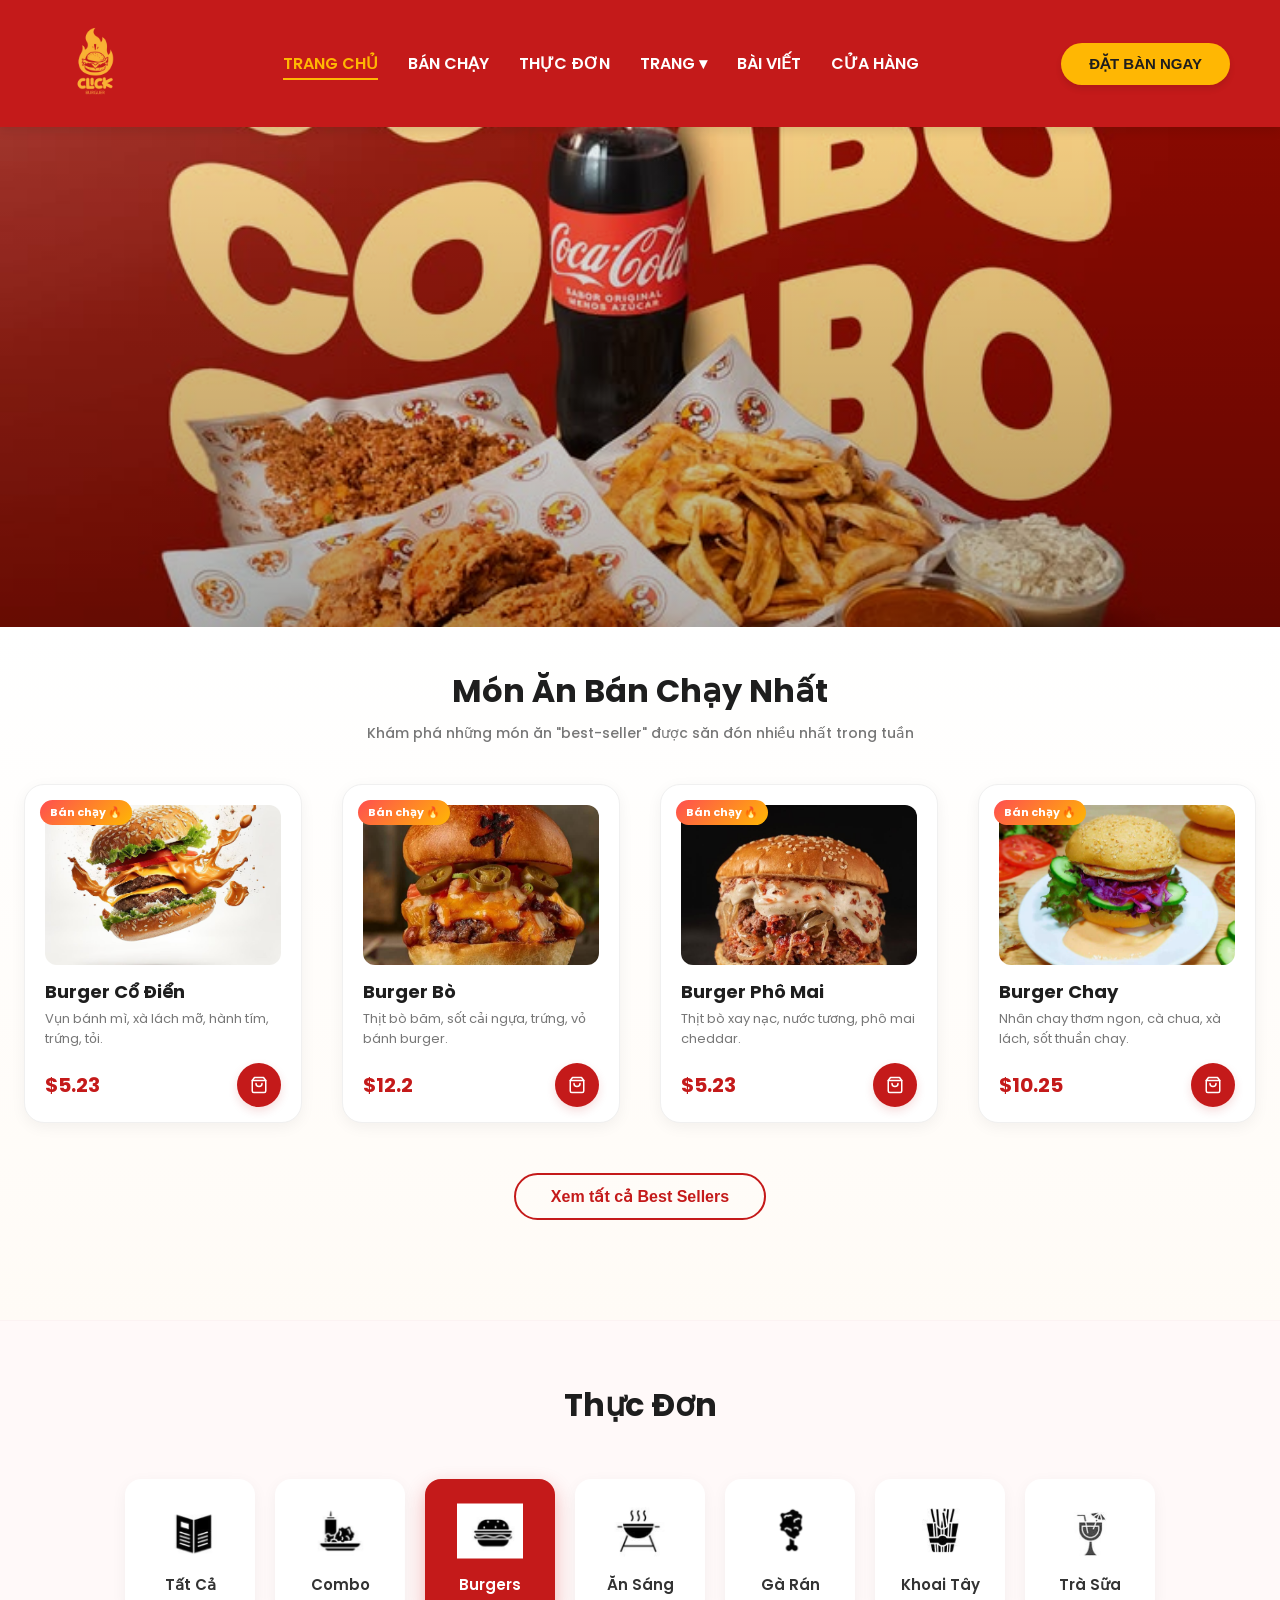
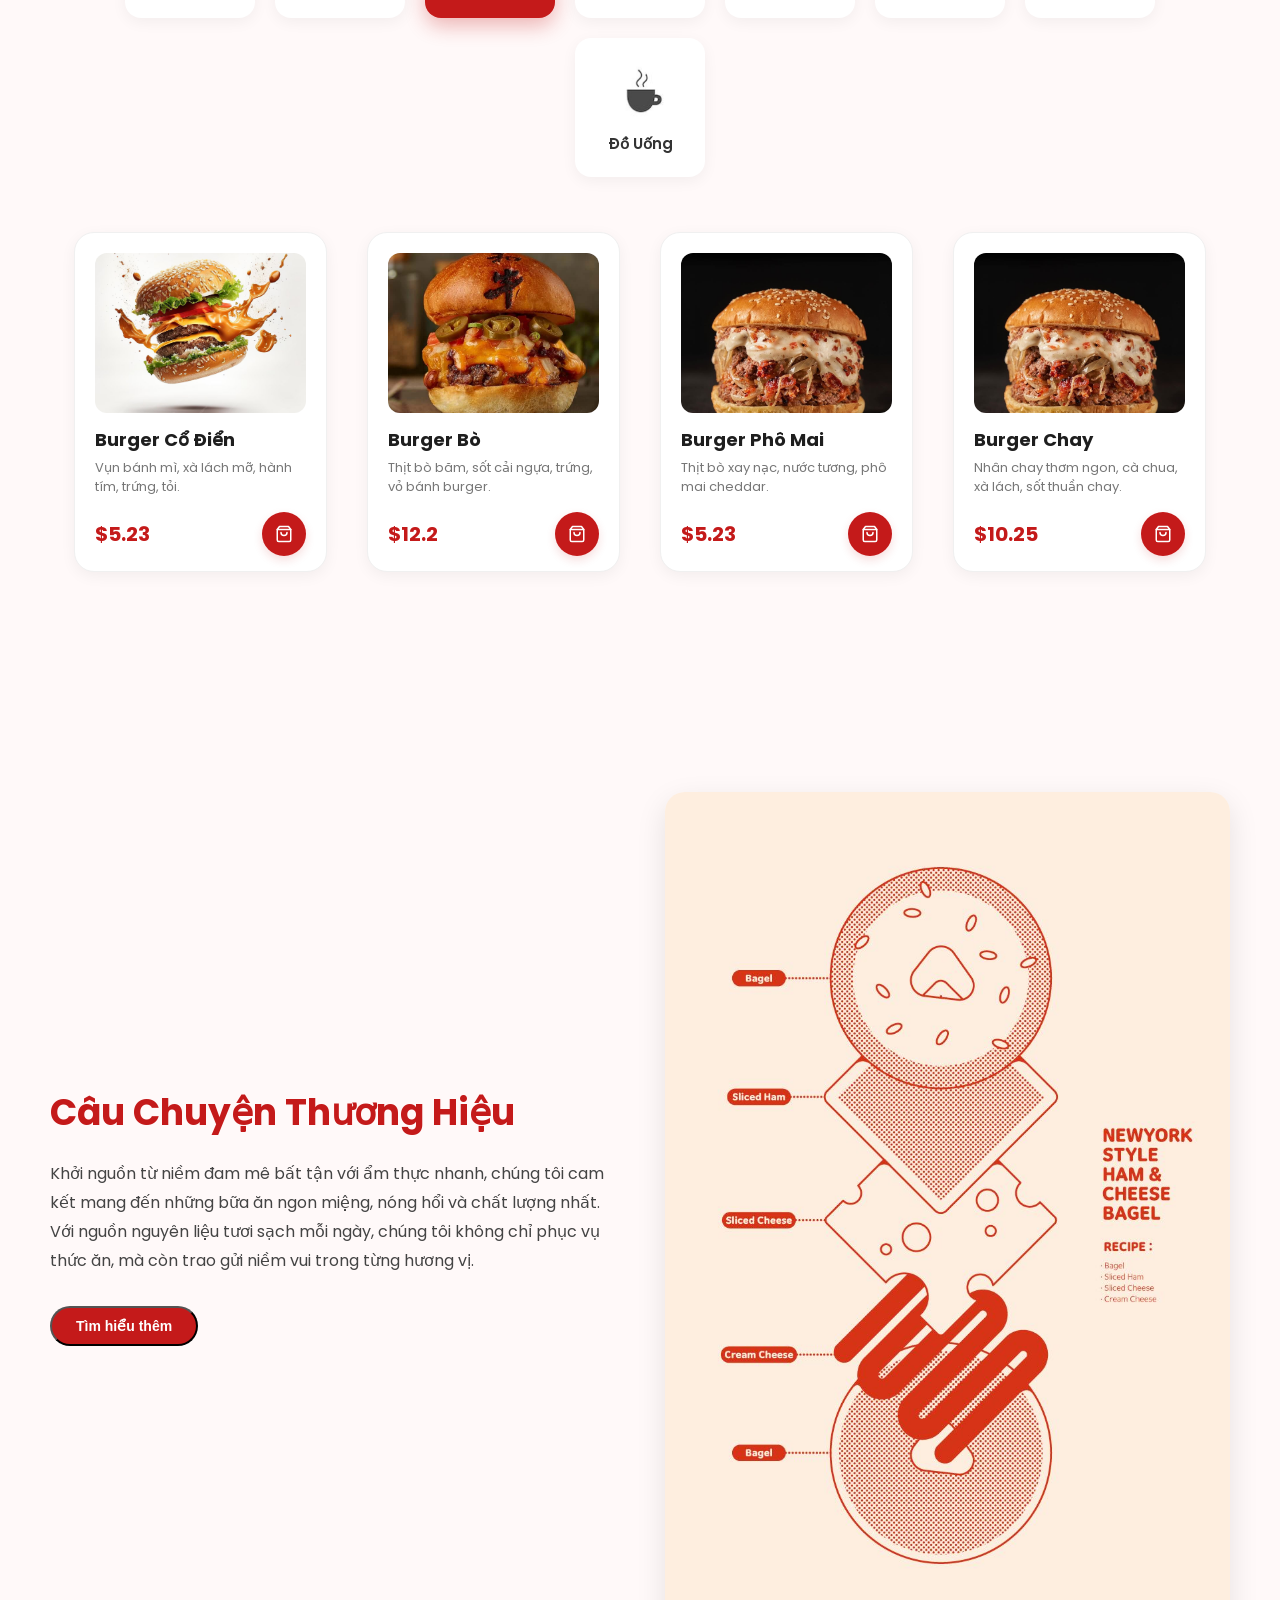
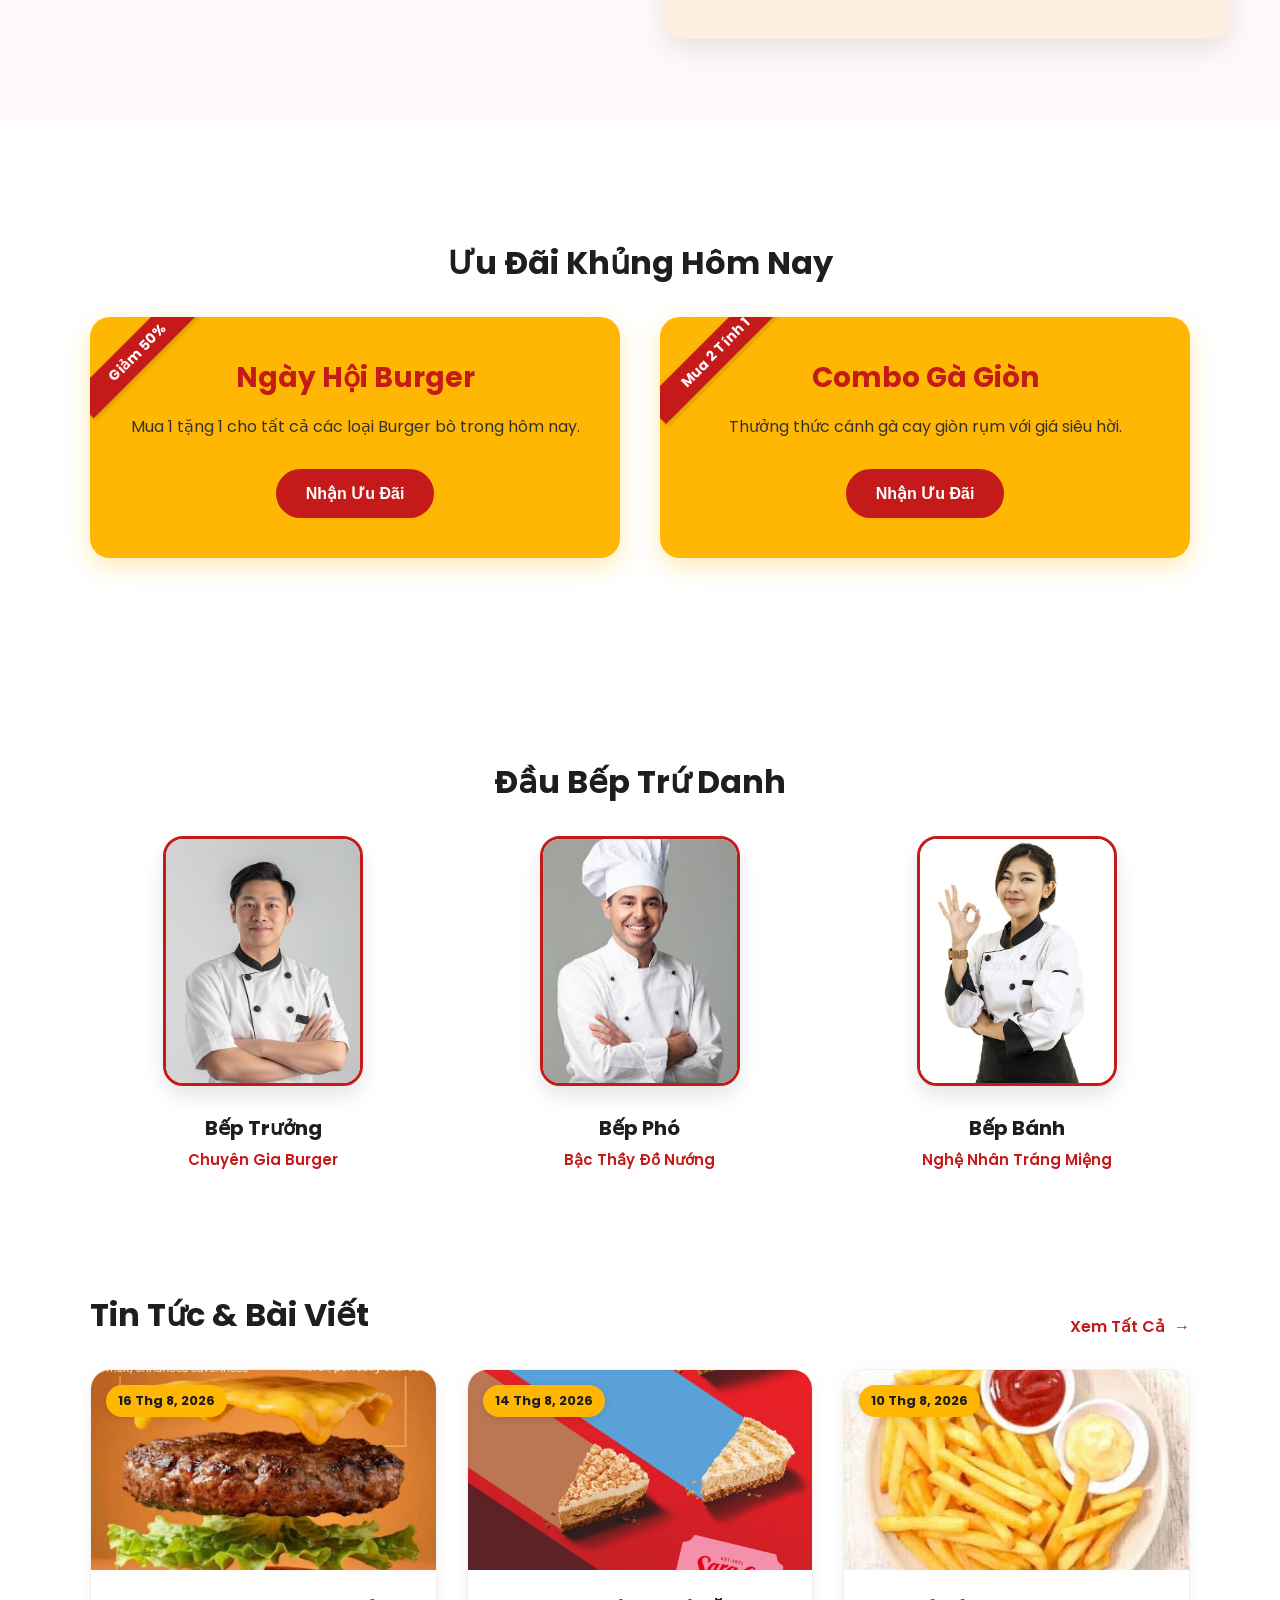
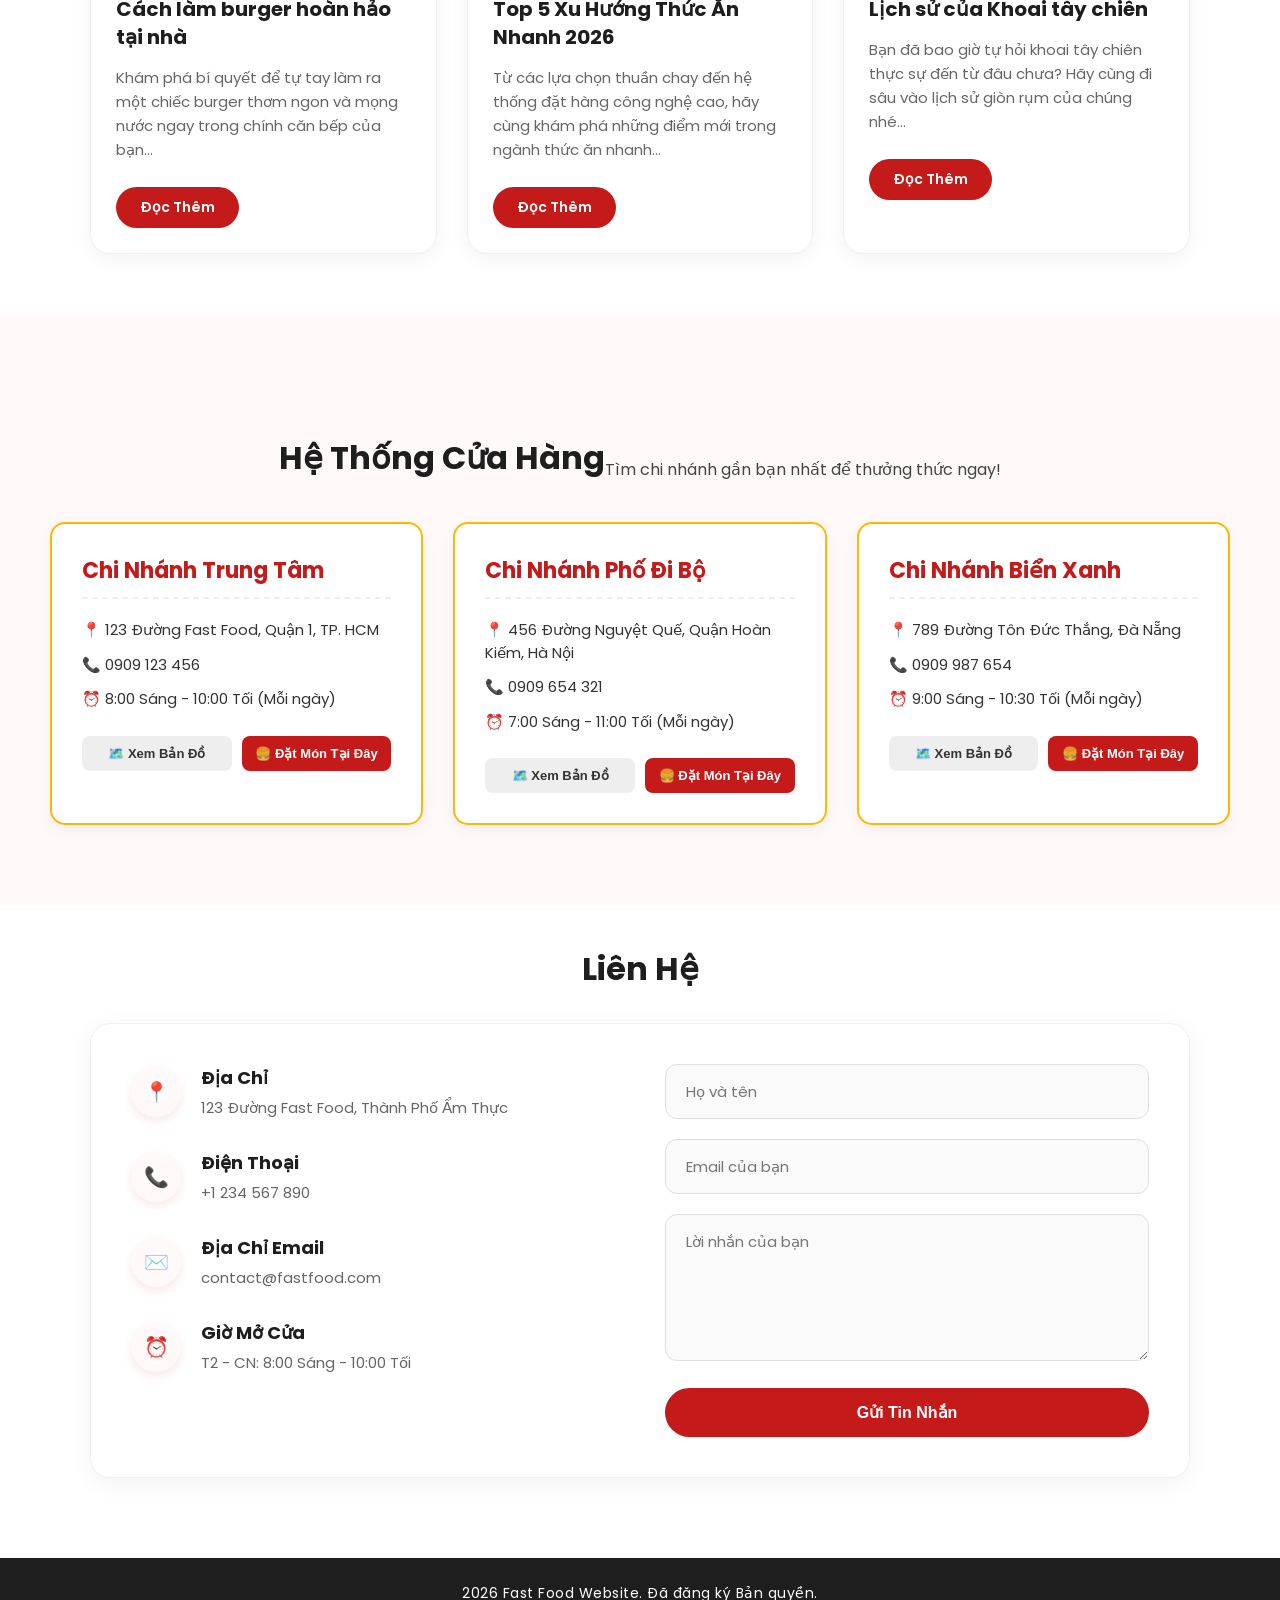
==== commit 4ad6da94: "Cập nhật giao diện trang -full hình ảnh" ====
--- a/FAST FOOD/index.html
+++ b/FAST FOOD/index.html
@@ -186,7 +186,7 @@
             <div class="menu-group" id="combo" style="display: none;">
                 <!-- Combo 1 -->
                 <div class="card">
-                    <img src="https://via.placeholder.com/150x120?text=Combo+1" alt="Combo Gia Đình" class="burger-img">
+                    <img src="./img/combo gia dinh.jpg" alt="Combo Gia Đình" class="burger-img">
                     <span class="price">$25.00</span>
                     <div class="card-content">
                         <h3>Combo Gia Đình</h3>
@@ -201,7 +201,7 @@
                 </div>
                 <!-- Combo 2 -->
                 <div class="card">
-                    <img src="https://via.placeholder.com/150x120?text=Combo+2" alt="Combo Cặp Đôi" class="burger-img">
+                    <img src="./img/combo capdoi.jpg" alt="Combo Cặp Đôi" class="burger-img">
                     <span class="price">$15.50</span>
                     <div class="card-content">
                         <h3>Combo Cặp Đôi</h3>
@@ -216,7 +216,7 @@
                 </div>
                 <!-- Combo 3 -->
                 <div class="card">
-                    <img src="https://via.placeholder.com/150x120?text=Combo+3" alt="Combo Sáng Năng Lượng"
+                    <img src="./img/combo buasang.jpg" alt="Combo Sáng Năng Lượng"
                         class="burger-img">
                     <span class="price">$10.00</span>
                     <div class="card-content">
@@ -236,7 +236,7 @@
             <div class="menu-group active" id="burgers">
                 <!-- Burger 1 -->
                 <div class="card">
-                    <img src="https://via.placeholder.com/150x120?text=Burger+1" alt="Burger Cổ Điển"
+                    <img src="./img/hamberger.jpg" alt="Burger Cổ Điển"
                         class="burger-img">
                     <span class="price">$5.23</span>
                     <div class="card-content">
@@ -252,7 +252,7 @@
                 </div>
                 <!-- Burger 2 -->
                 <div class="card">
-                    <img src="https://via.placeholder.com/150x120?text=Burger+2" alt="Burger Bò" class="burger-img">
+                    <img src="./img/hamberger bò.jpg" alt="Burger Bò" class="burger-img">
                     <span class="price">$12.2</span>
                     <div class="card-content">
                         <h3>Burger Bò</h3>
@@ -267,7 +267,7 @@
                 </div>
                 <!-- Burger 3 -->
                 <div class="card">
-                    <img src="https://via.placeholder.com/150x120?text=Burger+3" alt="Burger Phô Mai"
+                    <img src="./img/hamberger phô mai.jpg" alt="Burger Phô Mai"
                         class="burger-img">
                     <span class="price">$5.23</span>
                     <div class="card-content">
@@ -283,7 +283,7 @@
                 </div>
                 <!-- Burger 4 -->
                 <div class="card">
-                    <img src="https://via.placeholder.com/150x120?text=Burger+4" alt="Burger Chay" class="burger-img">
+                    <img src="./img/hamberger phô mai.jpg" alt="Burger Chay" class="burger-img">
                     <span class="price">$10.25</span>
                     <div class="card-content">
                         <h3>Burger Chay</h3>
@@ -302,7 +302,7 @@
             <div class="menu-group" id="breakfast" style="display: none;">
                 <!-- Ăn Sáng 1 -->
                 <div class="card">
-                    <img src="https://via.placeholder.com/150x120?text=Breakfast+1" alt="Trứng Ốp La"
+                    <img src="./img/banh mi trung.jpg" alt="Trứng Ốp La"
                         class="burger-img">
                     <span class="price">$4.50</span>
                     <div class="card-content">
@@ -318,7 +318,7 @@
                 </div>
                 <!-- Ăn Sáng 2 -->
                 <div class="card">
-                    <img src="https://via.placeholder.com/150x120?text=Breakfast+2" alt="Bánh Cuộn" class="burger-img">
+                    <img src="./img/banh mi xuc xich.png" alt="Bánh Cuộn" class="burger-img">
                     <span class="price">$5.00</span>
                     <div class="card-content">
                         <h3>Bánh Cuộn Xúc Xích</h3>
@@ -333,7 +333,7 @@
                 </div>
                 <!-- Ăn Sáng 3 -->
                 <div class="card">
-                    <img src="https://via.placeholder.com/150x120?text=Breakfast+3" alt="Pancake" class="burger-img">
+                    <img src="./img/pancake.jpg" alt="Pancake" class="burger-img">
                     <span class="price">$6.20</span>
                     <div class="card-content">
                         <h3>Pancake Mật Ong</h3>
@@ -348,7 +348,7 @@
                 </div>
                 <!-- Ăn Sáng 4 -->
                 <div class="card">
-                    <img src="https://via.placeholder.com/150x120?text=Breakfast+4" alt="Croissant" class="burger-img">
+                    <img src="./img/banh sung bo.jpg" alt="Croissant" class="burger-img">
                     <span class="price">$3.80</span>
                     <div class="card-content">
                         <h3>Bánh Sừng Bò</h3>
@@ -367,7 +367,7 @@
             <div class="menu-group" id="chicken" style="display: none;">
                 <!-- Gà Rán 1 -->
                 <div class="card">
-                    <img src="https://via.placeholder.com/150x120?text=Chicken+1" alt="Cánh Gà" class="burger-img">
+                    <img src="./img/canh ga cay.jpg" alt="Cánh Gà" class="burger-img">
                     <span class="price">$8.50</span>
                     <div class="card-content">
                         <h3>Cánh Gà Cay (6m)</h3>
@@ -382,7 +382,7 @@
                 </div>
                 <!-- Gà Rán 2 -->
                 <div class="card">
-                    <img src="https://via.placeholder.com/150x120?text=Chicken+2" alt="Đùi Gà" class="burger-img">
+                    <img src="./img/dui ga da gion.jpg" alt="Đùi Gà" class="burger-img">
                     <span class="price">$9.00</span>
                     <div class="card-content">
                         <h3>Đùi Gà Giòn Da</h3>
@@ -397,7 +397,7 @@
                 </div>
                 <!-- Gà Rán 3 -->
                 <div class="card">
-                    <img src="https://via.placeholder.com/150x120?text=Chicken+3" alt="Gà Lắc" class="burger-img">
+                    <img src="./img/ga pop.jpg" alt="Gà Lắc" class="burger-img">
                     <span class="price">$5.50</span>
                     <div class="card-content">
                         <h3>Gà Popcorn</h3>
@@ -412,7 +412,7 @@
                 </div>
                 <!-- Gà Rán 4 -->
                 <div class="card">
-                    <img src="https://via.placeholder.com/150x120?text=Chicken+4" alt="Gà Tỏi" class="burger-img">
+                    <img src="./img/ga mat ong.jpg" alt="Gà Tỏi" class="burger-img">
                     <span class="price">$10.00</span>
                     <div class="card-content">
                         <h3>Gà Sốt Tỏi Mật Ong</h3>
@@ -431,7 +431,7 @@
             <div class="menu-group" id="fries" style="display: none;">
                 <!-- Khoai Tây 1 -->
                 <div class="card">
-                    <img src="https://via.placeholder.com/150x120?text=Fries+1" alt="Khoai Tây Chiên"
+                    <img src="./img/khoai tay.png" alt="Khoai Tây Chiên"
                         class="burger-img">
                     <span class="price">$3.50</span>
                     <div class="card-content">
@@ -447,7 +447,7 @@
                 </div>
                 <!-- Khoai Tây 2 -->
                 <div class="card">
-                    <img src="https://via.placeholder.com/150x120?text=Fries+2" alt="Khoai Phô Mai" class="burger-img">
+                    <img src="./img/khoai tay pho mai.jpg" alt="Khoai Phô Mai" class="burger-img">
                     <span class="price">$4.80</span>
                     <div class="card-content">
                         <h3>Khoai Tây Phô Mai</h3>
@@ -462,7 +462,7 @@
                 </div>
                 <!-- Khoai Tây 3 -->
                 <div class="card">
-                    <img src="https://via.placeholder.com/150x120?text=Fries+3" alt="Khoai Lốc Xoáy" class="burger-img">
+                    <img src="./img/khoai tay loc.jpg" alt="Khoai Lốc Xoáy" class="burger-img">
                     <span class="price">$4.00</span>
                     <div class="card-content">
                         <h3>Khoai Lốc Xoáy</h3>
@@ -477,7 +477,7 @@
                 </div>
                 <!-- Khoai Tây 4 -->
                 <div class="card">
-                    <img src="https://via.placeholder.com/150x120?text=Fries+4" alt="Khoai Truffle" class="burger-img">
+                    <img src="./img/khoai tay truffle.jpg" alt="Khoai Truffle" class="burger-img">
                     <span class="price">$6.50</span>
                     <div class="card-content">
                         <h3>Khoai Rán Truffle</h3>
@@ -496,7 +496,7 @@
             <div class="menu-group" id="shakes" style="display: none;">
                 <!-- Trà Sữa 1 -->
                 <div class="card">
-                    <img src="https://via.placeholder.com/150x120?text=Shakes+1" alt="Trà Sữa Trân Châu"
+                    <img src="./img/trà sữa chân châu.png" alt="Trà Sữa Trân Châu"
                         class="burger-img">
                     <span class="price">$5.00</span>
                     <div class="card-content">
@@ -512,7 +512,7 @@
                 </div>
                 <!-- Trà Sữa 2 -->
                 <div class="card">
-                    <img src="https://via.placeholder.com/150x120?text=Shakes+2" alt="Matcha" class="burger-img">
+                    <img src="./img/matcha da xoay.png" alt="Matcha" class="burger-img">
                     <span class="price">$6.00</span>
                     <div class="card-content">
                         <h3>Matcha Đá Xay</h3>
@@ -527,7 +527,7 @@
                 </div>
                 <!-- Trà Sữa 3 -->
                 <div class="card">
-                    <img src="https://via.placeholder.com/150x120?text=Shakes+3" alt="Hồng Trà" class="burger-img">
+                    <img src="./img/hong tra.png" alt="Hồng Trà" class="burger-img">
                     <span class="price">$4.50</span>
                     <div class="card-content">
                         <h3>Hồng Trà Macchiato</h3>
@@ -542,7 +542,7 @@
                 </div>
                 <!-- Trà Sữa 4 -->
                 <div class="card">
-                    <img src="https://via.placeholder.com/150x120?text=Shakes+4" alt="Sữa Tươi" class="burger-img">
+                    <img src="./img/sua tuoi kem trung.png" alt="Sữa Tươi" class="burger-img">
                     <span class="price">$5.50</span>
                     <div class="card-content">
                         <h3>Sữa Tươi Kem Trứng</h3>
@@ -561,7 +561,7 @@
             <div class="menu-group" id="drinks" style="display: none;">
                 <!-- Đồ Uống 1 -->
                 <div class="card">
-                    <img src="https://via.placeholder.com/150x120?text=Drinks+1" alt="Nước Ép Cam" class="burger-img">
+                    <img src="./img/nuoc cam.jpg" alt="Nước Ép Cam" class="burger-img">
                     <span class="price">$3.50</span>
                     <div class="card-content">
                         <h3>Nước Ép Cam Tươi</h3>
@@ -576,7 +576,7 @@
                 </div>
                 <!-- Đồ Uống 2 -->
                 <div class="card">
-                    <img src="https://via.placeholder.com/150x120?text=Drinks+2" alt="Soda" class="burger-img">
+                    <img src="./img/soda chanh dây.jpg" alt="Soda" class="burger-img">
                     <span class="price">$4.00</span>
                     <div class="card-content">
                         <h3>Soda Chanh Dây</h3>
@@ -591,7 +591,7 @@
                 </div>
                 <!-- Đồ Uống 3 -->
                 <div class="card">
-                    <img src="https://via.placeholder.com/150x120?text=Drinks+3" alt="Coca" class="burger-img">
+                    <img src="./img/cocacola.jpg" alt="Coca" class="burger-img">
                     <span class="price">$2.00</span>
                     <div class="card-content">
                         <h3>Coca Cola Tươi</h3>
@@ -606,7 +606,7 @@
                 </div>
                 <!-- Đồ Uống 4 -->
                 <div class="card">
-                    <img src="https://via.placeholder.com/150x120?text=Drinks+4" alt="Cà Phê" class="burger-img">
+                    <img src="./img/cà phê đá xay.png" alt="Cà Phê" class="burger-img">
                     <span class="price">$4.50</span>
                     <div class="card-content">
                         <h3>Cà Phê Đá Xay</h3>
@@ -669,17 +669,17 @@
         </div>
         <div class="chefs-grid">
             <div class="chef-card">
-                <img src="https://via.placeholder.com/200x250?text=Đầu+Bếp+1" alt="Đầu bếp 1" class="chef-img">
+                <img src="./img/1.jpg" alt="Đầu bếp 1" class="chef-img">
                 <h3>Bếp Trưởng</h3>
                 <p>Chuyên Gia Burger</p>
             </div>
             <div class="chef-card">
-                <img src="https://via.placeholder.com/200x250?text=Đầu+Bếp+2" alt="Đầu bếp 2" class="chef-img">
+                <img src="./img/2.jpg" alt="Đầu bếp 2" class="chef-img">
                 <h3>Bếp Phó</h3>
                 <p>Bậc Thầy Đồ Nướng</p>
             </div>
             <div class="chef-card">
-                <img src="https://via.placeholder.com/200x250?text=Đầu+Bếp+3" alt="Đầu bếp 3" class="chef-img">
+                <img src="./img/3.jpg" alt="Đầu bếp 3" class="chef-img">
                 <h3>Bếp Bánh</h3>
                 <p>Nghệ Nhân Tráng Miệng</p>
             </div>
@@ -696,7 +696,7 @@
             <!-- Bài viết 1 -->
             <div class="blog-card">
                 <div class="blog-img-wrapper">
-                    <img src="https://via.placeholder.com/350x200?text=Blog+1" alt="Ảnh Bài Viết 1" class="blog-img">
+                    <img src="./img/hamberger tại nhà.jpg" alt="Ảnh Bài Viết 1" class="blog-img">
                     <span class="blog-date">16 Thg 8, 2026</span>
                 </div>
                 <div class="blog-content">
@@ -709,7 +709,7 @@
             <!-- Bài viết 2 -->
             <div class="blog-card">
                 <div class="blog-img-wrapper">
-                    <img src="https://via.placeholder.com/350x200?text=Blog+2" alt="Ảnh Bài Viết 2" class="blog-img">
+                    <img src="./img/ttop.jpg" alt="Ảnh Bài Viết 2" class="blog-img">
                     <span class="blog-date">14 Thg 8, 2026</span>
                 </div>
                 <div class="blog-content">
@@ -722,7 +722,7 @@
             <!-- Bài viết 3 -->
             <div class="blog-card">
                 <div class="blog-img-wrapper">
-                    <img src="https://via.placeholder.com/350x200?text=Blog+3" alt="Ảnh Bài Viết 3" class="blog-img">
+                    <img src="./img/khoai tay chiên.jpg" alt="Ảnh Bài Viết 3" class="blog-img">
                     <span class="blog-date">10 Thg 8, 2026</span>
                 </div>
                 <div class="blog-content">
@@ -853,57 +853,7 @@
             <p> 2026 Fast Food Website. Đã đăng ký Bản quyền.</p>
         </div>
     </footer>
-
-    <!-- [UPDATE: 2026-08-16] - Thêm JS để xử lý hiệu ứng navbar động khi cuộn trang -->
-    <script>
-        // [UPDATE: 2026-08-16] - Hàm điều chỉnh giao diện thanh điều hướng khi người dùng cuộn
-        window.addEventListener('scroll', function () {
-            const navbar = document.querySelector('.navbar');
-            if (window.scrollY > 50) {
-                navbar.style.padding = '10px 50px';
-                navbar.style.boxShadow = '0 6px 15px rgba(0,0,0,0.2)';
-            } else {
-                navbar.style.padding = '15px 50px';
-                navbar.style.boxShadow = '0 4px 10px rgba(0,0,0,0.1)';
-            }
-        });
-
-        // [UPDATE: 2026-08-16] - Xử lý sự kiện click để đổi trạng thái active cho danh mục và chuyển Tab hiển thị menu tương ứng
-        const categoryCards = document.querySelectorAll('.category-card');
-        // [UPDATE: 2026-08-16] - Cập nhật selector để chỉ lấy menu-group trong phần menu chính
-        const menuGroups = document.querySelectorAll('#menu .menu-group');
-
-        categoryCards.forEach(card => {
-            card.addEventListener('click', () => {
-                // Đổi active cho tab danh mục
-                document.querySelector('.category-card.active')?.classList.remove('active');
-                card.classList.add('active');
-
-                // Lấy data-target để xác định nhóm món ăn cần hiển thị
-                const target = card.getAttribute('data-target');
-
-                // Hiển thị/ẩn menu group tương ứng
-                menuGroups.forEach(group => {
-                    if (target === 'all' || group.id === target) {
-                        group.classList.add('active');
-                        group.style.display = 'grid'; // Hiển thị dưới dạng grid
-                    } else {
-                        group.classList.remove('active');
-                        group.style.display = 'none'; // Ẩn đi
-                    }
-                });
-            });
-        });
-
-        // [UPDATE: 2026-08-16] - Xử lý sự kiện click để đổi trạng thái active cho thẻ món ăn
-        const menuCards = document.querySelectorAll('.card');
-        menuCards.forEach(card => {
-            card.addEventListener('click', () => {
-                document.querySelector('.card.active')?.classList.remove('active');
-                card.classList.add('active');
-            });
-        });
-    </script>
+    <script src="main.js"></script>
 </body>
 
 </html>
